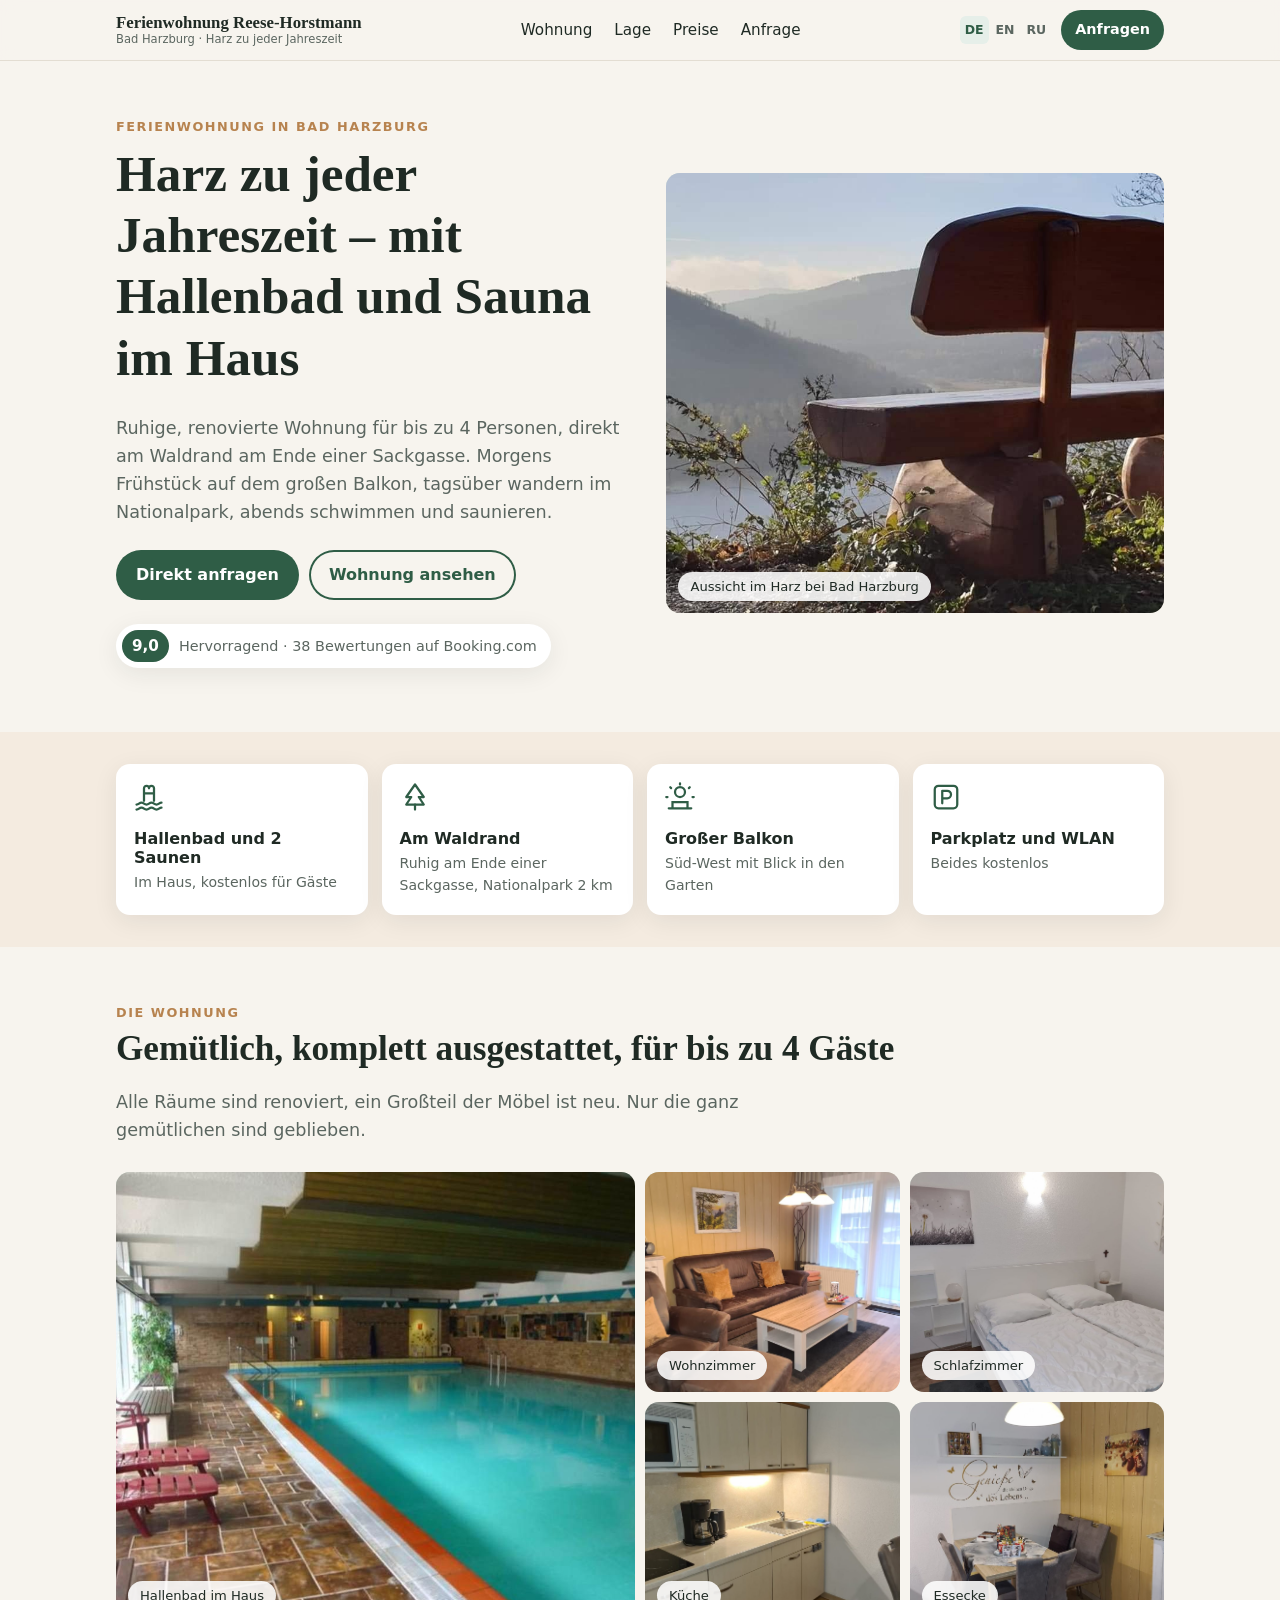
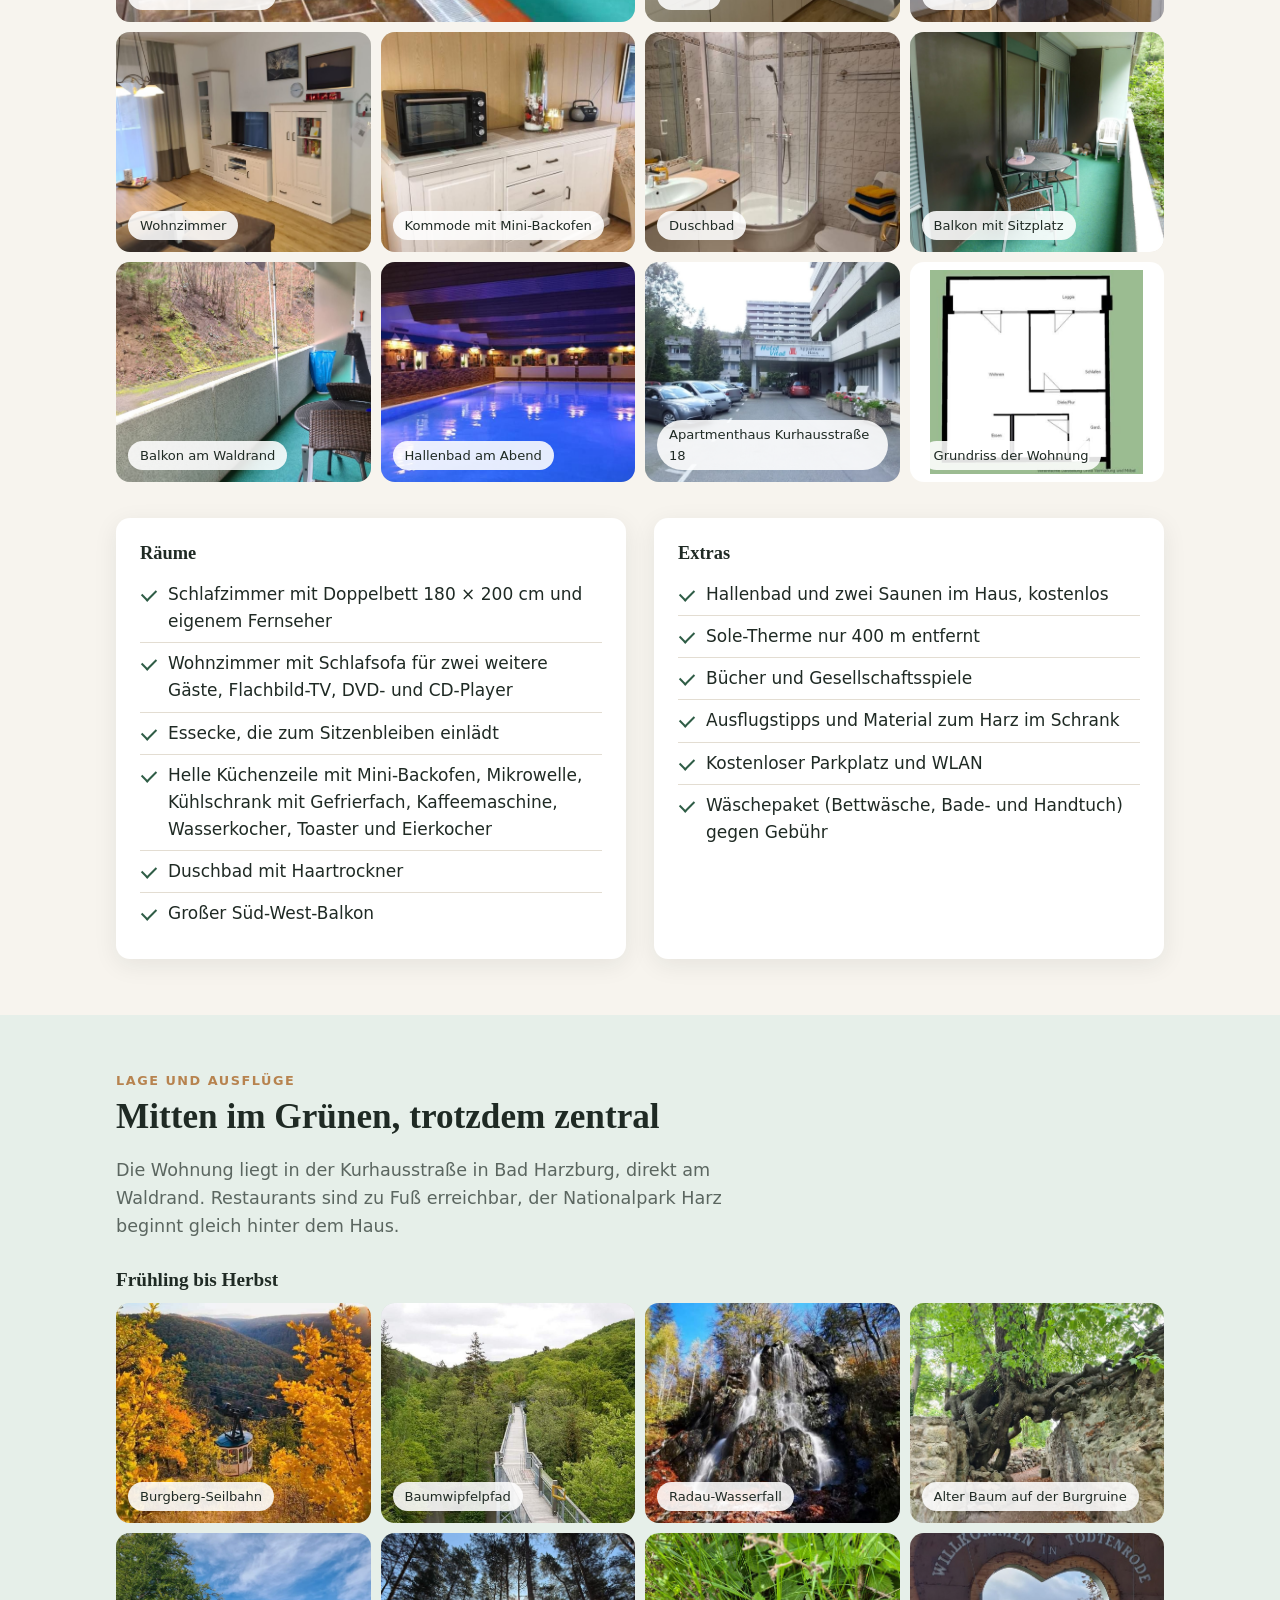
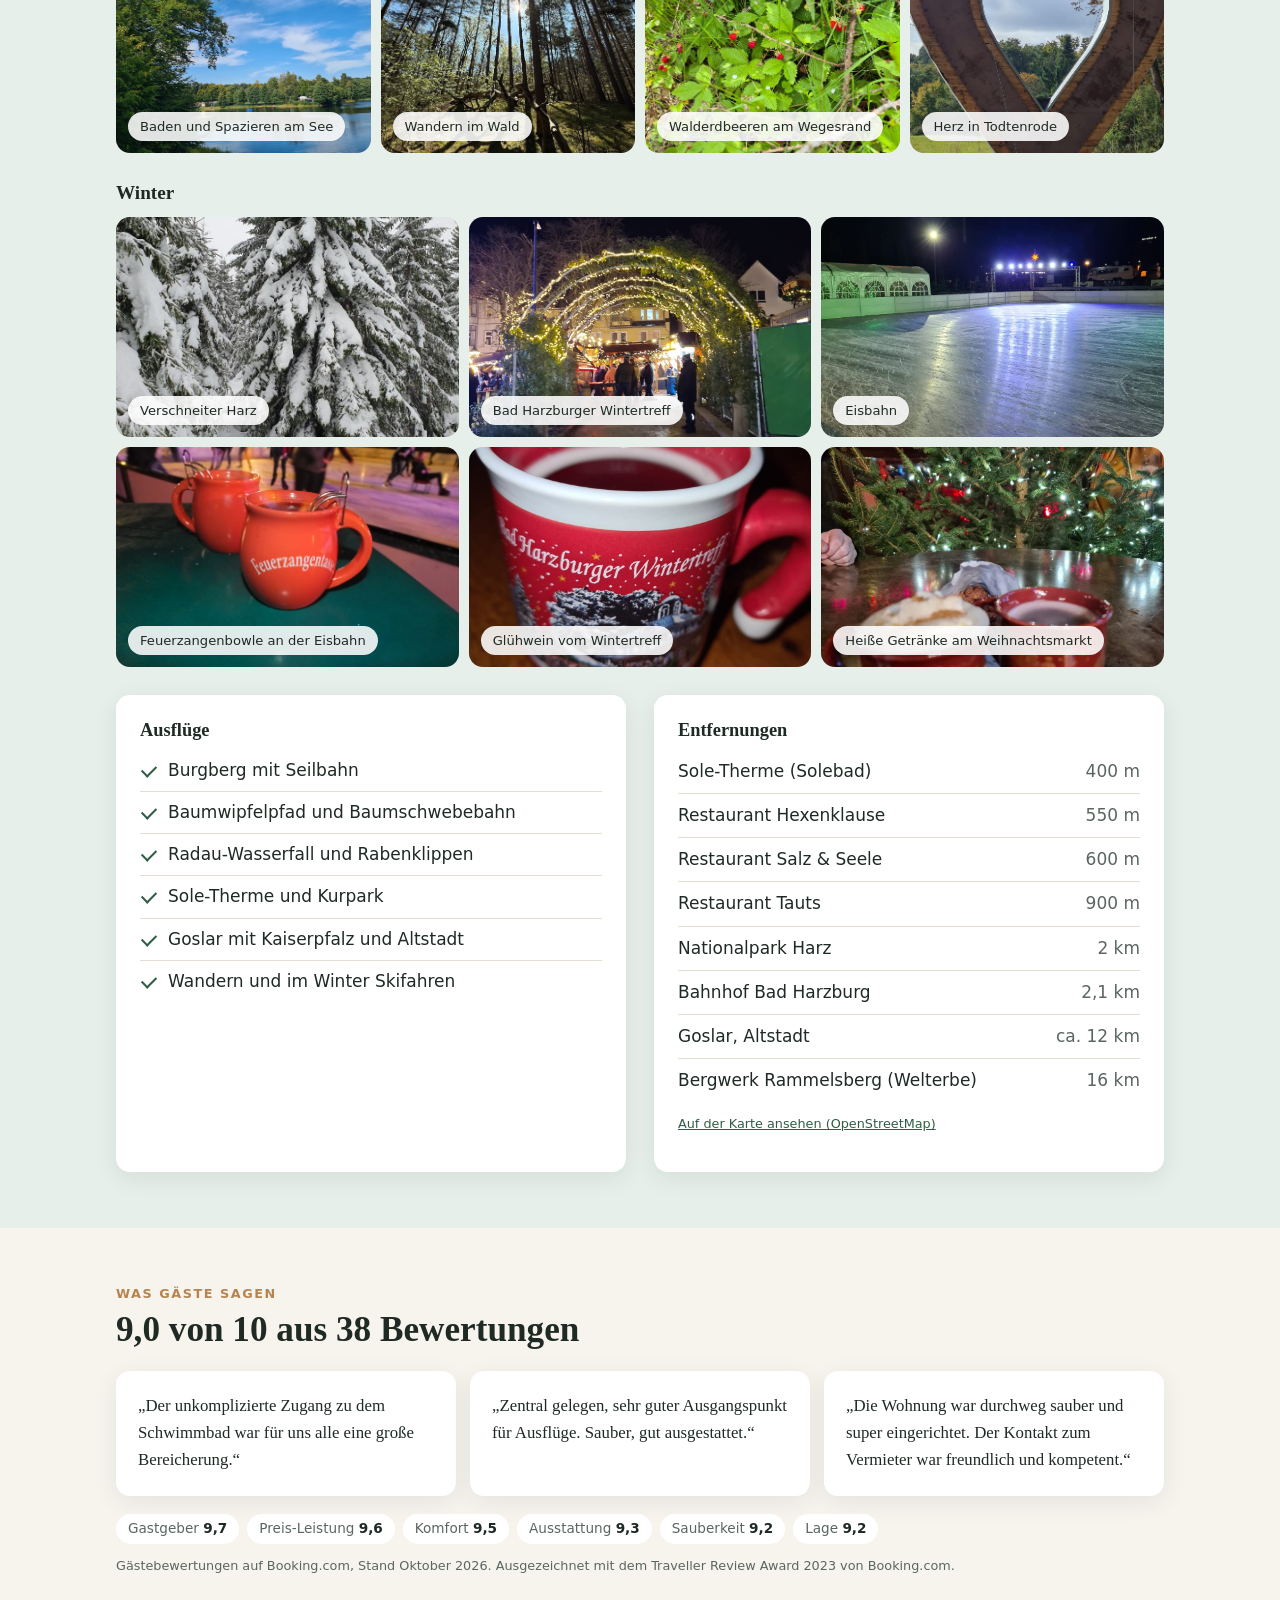
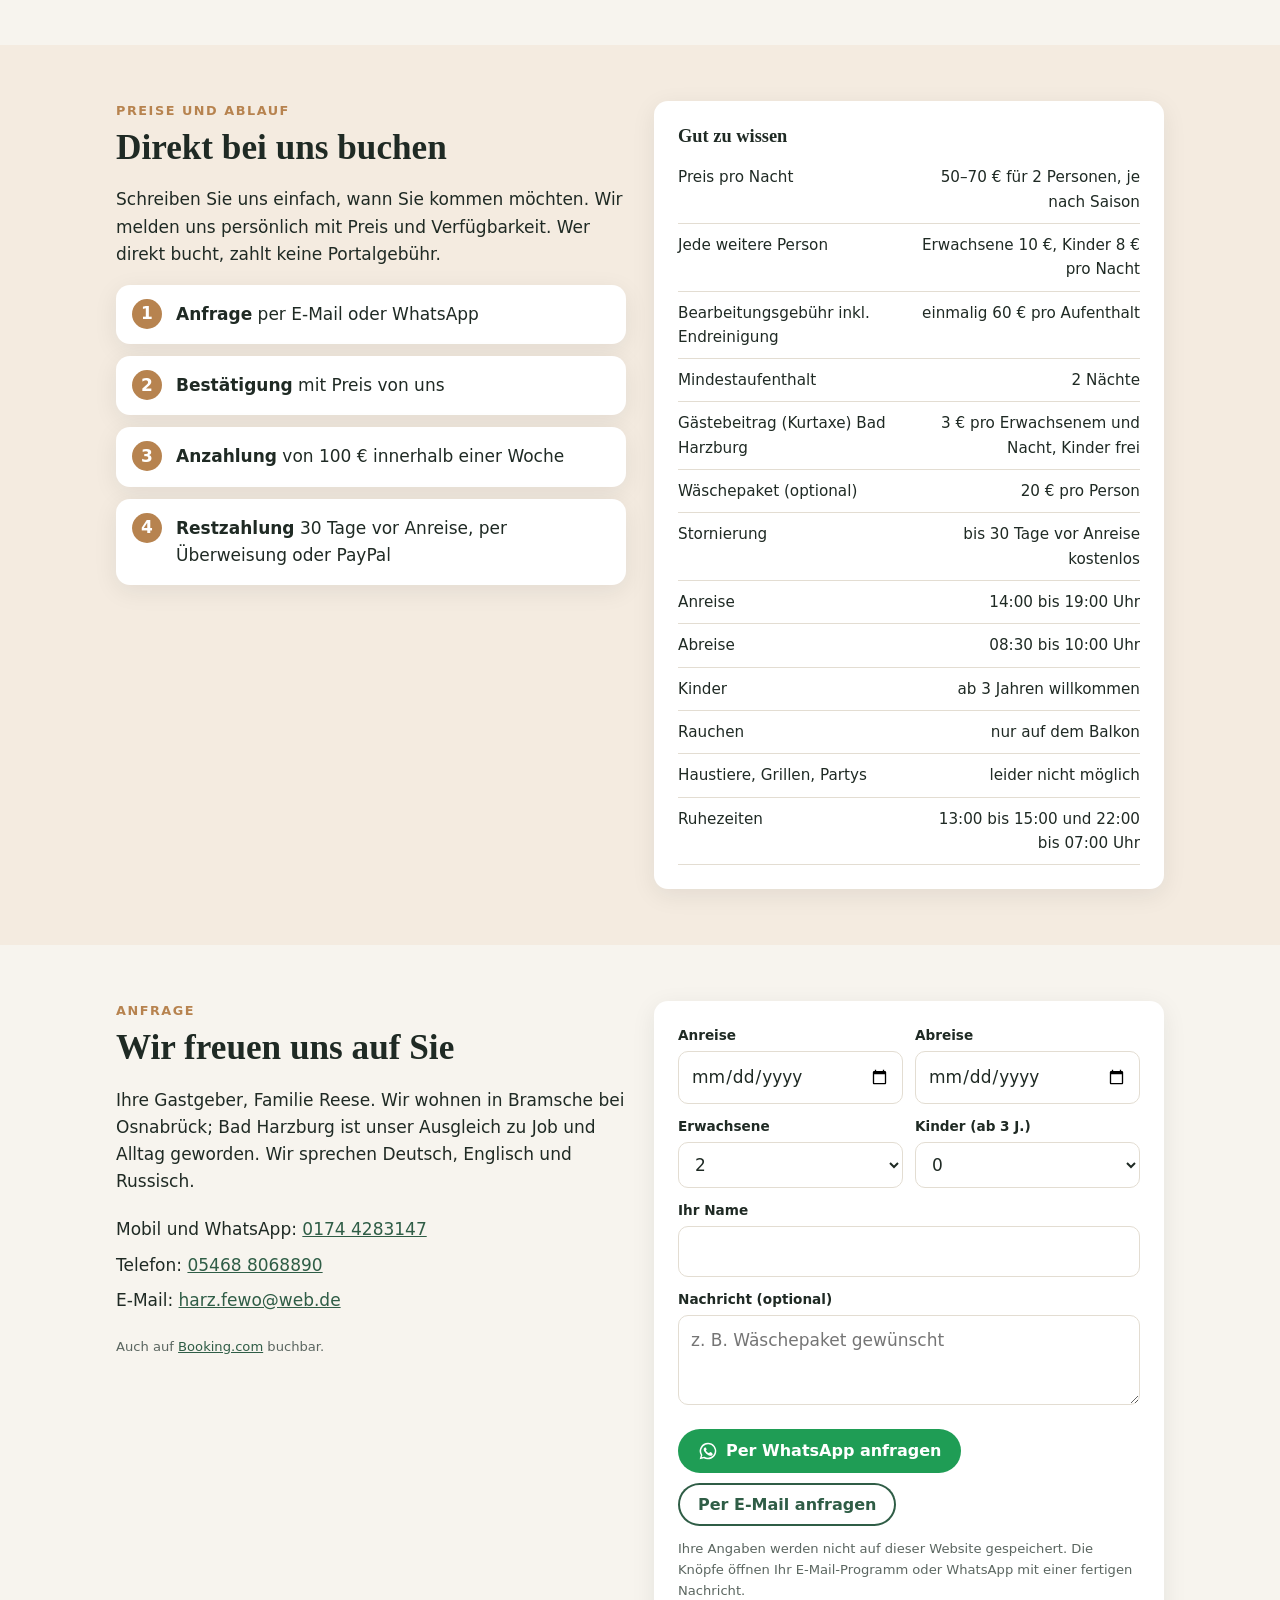
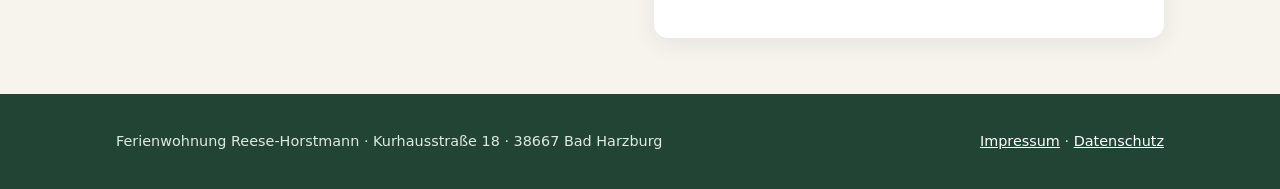
==== index.html @ 09322084 "Ausflugsfotos nach Jahreszeit, Hausansicht mit unkenntlichen Kennzeichen, neuer Balkon Co-Authored-B" ====
<!doctype html>
<html lang="de">
<head>
<meta charset="utf-8">
<meta name="viewport" content="width=device-width, initial-scale=1">
<title>Ferienwohnung Reese-Horstmann · Bad Harzburg mit Hallenbad und Sauna</title>
<meta name="description" content="Gemütliche Ferienwohnung für bis zu 4 Personen in Bad Harzburg: am Waldrand, mit Hallenbad und zwei Saunen im Haus, großem Balkon und kostenlosem Parkplatz. Direkt bei den Gastgebern anfragen.">
<meta name="theme-color" content="#2f5d46">
<link rel="canonical" href="https://harz-zu-jeder-jahreszeit.de/">
<link rel="alternate" hreflang="de" href="https://harz-zu-jeder-jahreszeit.de/">
<link rel="alternate" hreflang="en" href="https://harz-zu-jeder-jahreszeit.de/en/">
<link rel="alternate" hreflang="ru" href="https://harz-zu-jeder-jahreszeit.de/ru/">
<meta property="og:type" content="website">
<meta property="og:title" content="Ferienwohnung Reese-Horstmann · Bad Harzburg mit Hallenbad und Sauna">
<meta property="og:description" content="Gemütliche Ferienwohnung für bis zu 4 Personen in Bad Harzburg: am Waldrand, mit Hallenbad und zwei Saunen im Haus, großem Balkon und kostenlosem Parkplatz. Direkt bei den Gastgebern anfragen.">
<meta property="og:url" content="https://harz-zu-jeder-jahreszeit.de/">
<meta property="og:image" content="https://harz-zu-jeder-jahreszeit.de/fotos/hallenbad.jpg">
<meta property="og:locale" content="de_DE">
<script type="application/ld+json">{"@context": "https://schema.org", "@type": "VacationRental", "name": "Ferienwohnung Reese-Horstmann", "description": "Gemütliche Ferienwohnung für bis zu 4 Personen in Bad Harzburg: am Waldrand, mit Hallenbad und zwei Saunen im Haus, großem Balkon und kostenlosem Parkplatz. Direkt bei den Gastgebern anfragen.", "url": "https://harz-zu-jeder-jahreszeit.de/", "image": ["https://harz-zu-jeder-jahreszeit.de/fotos/hallenbad.jpg", "https://harz-zu-jeder-jahreszeit.de/fotos/wohnzimmer.jpg", "https://harz-zu-jeder-jahreszeit.de/fotos/schlafzimmer.jpg", "https://harz-zu-jeder-jahreszeit.de/fotos/bank-aussicht.jpg"], "telephone": "+49 174 4283147", "email": "harz.fewo@web.de", "address": {"@type": "PostalAddress", "streetAddress": "Kurhausstraße 18", "postalCode": "38667", "addressLocality": "Bad Harzburg", "addressCountry": "DE"}, "containsPlace": {"@type": "Accommodation", "occupancy": {"@type": "QuantitativeValue", "maxValue": 4}, "numberOfBedrooms": 1}, "amenityFeature": [{"@type": "LocationFeatureSpecification", "name": "Indoor pool", "value": true}, {"@type": "LocationFeatureSpecification", "name": "Sauna", "value": true}, {"@type": "LocationFeatureSpecification", "name": "Free parking", "value": true}, {"@type": "LocationFeatureSpecification", "name": "Free Wi-Fi", "value": true}, {"@type": "LocationFeatureSpecification", "name": "Balcony", "value": true}], "checkinTime": "14:00", "checkoutTime": "10:00", "petsAllowed": false}</script>
<link rel="stylesheet" href="style.css">
<link rel="icon" href="data:image/svg+xml,%3Csvg xmlns='http://www.w3.org/2000/svg' viewBox='0 0 64 64'%3E%3Crect width='64' height='64' rx='14' fill='%232f5d46'/%3E%3Cpath d='M12 46 26 24l8 12 6-8 12 18z' fill='%23f7f4ee'/%3E%3C/svg%3E">
</head>
<body class="has-mbar">
<!-- Erzeugt mit build.py – Änderungen bitte dort machen. -->

<header class="top">
  <div class="wrap">
    <a class="brand" href="#start">Ferienwohnung Reese-Horstmann<small>Bad Harzburg · Harz zu jeder Jahreszeit</small></a>
    <nav class="nav">
      <a href="#wohnung">Wohnung</a>
      <a href="#lage">Lage</a>
      <a href="#preise">Preise</a>
      <a href="#anfrage">Anfrage</a>
    </nav>
    <div class="head-right">
      <nav class="langs" aria-label="Sprache / Language / Язык"><a href="" hreflang="de" lang="de" aria-current="true">DE</a> <a href="en/" hreflang="en" lang="en">EN</a> <a href="ru/" hreflang="ru" lang="ru">RU</a></nav>
      <a class="btn btn-primary btn-sm" href="#anfrage">Anfragen</a>
    </div>
  </div>
</header>

<main id="start">

<section class="hero">
  <div class="wrap hero-grid">
    <div>
      <div class="eyebrow">Ferienwohnung in Bad Harzburg</div>
      <h1>Harz zu jeder Jahreszeit – mit Hallenbad und Sauna im Haus</h1>
      <p class="lead">Ruhige, renovierte Wohnung für bis zu 4 Personen, direkt am Waldrand am Ende einer Sackgasse. Morgens Frühstück auf dem großen Balkon, tagsüber wandern im Nationalpark, abends schwimmen und saunieren.</p>
      <div class="actions">
        <a class="btn btn-primary" href="#anfrage">Direkt anfragen</a>
        <a class="btn btn-ghost" href="#wohnung">Wohnung ansehen</a>
      </div>
      <div class="rating"><b>9,0</b> Hervorragend · 38 Bewertungen auf Booking.com</div>
    </div>
    <figure class="ph tall"><img src="fotos/bank-aussicht.jpg" alt="Aussicht im Harz bei Bad Harzburg" width="960" height="720"><figcaption>Aussicht im Harz bei Bad Harzburg</figcaption></figure>
  </div>
</section>

<section class="wood" style="padding:32px 0">
  <div class="wrap hl">
    <div>
      <svg viewBox="0 0 24 24" fill="none" stroke="currentColor" stroke-width="1.8" stroke-linecap="round"><path d="M2 18c2 0 2-1.5 4-1.5S8 18 10 18s2-1.5 4-1.5 2 1.5 4 1.5 2-1.5 4-1.5M2 22c2 0 2-1.5 4-1.5S8 22 10 22s2-1.5 4-1.5 2 1.5 4 1.5 2-1.5 4-1.5M8 15V5a2 2 0 0 1 4 0M16 15V5a2 2 0 0 0-4 0M8 9h8"/></svg>
      <h3>Hallenbad und 2 Saunen</h3><p>Im Haus, kostenlos für Gäste</p>
    </div>
    <div>
      <svg viewBox="0 0 24 24" fill="none" stroke="currentColor" stroke-width="1.8" stroke-linecap="round" stroke-linejoin="round"><path d="M12 2 5 12h4l-4 6h14l-4-6h4z"/><path d="M12 18v4"/></svg>
      <h3>Am Waldrand</h3><p>Ruhig am Ende einer Sackgasse, Nationalpark 2 km</p>
    </div>
    <div>
      <svg viewBox="0 0 24 24" fill="none" stroke="currentColor" stroke-width="1.8" stroke-linecap="round"><circle cx="12" cy="8" r="4"/><path d="M12 1v1M4.2 4.2l.7.7M1 12h1M22 12h1M19.1 4.9l.7-.7M3 21h18M6 21v-5h12v5"/></svg>
      <h3>Großer Balkon</h3><p>Süd-West mit Blick in den Garten</p>
    </div>
    <div>
      <svg viewBox="0 0 24 24" fill="none" stroke="currentColor" stroke-width="1.8" stroke-linecap="round" stroke-linejoin="round"><rect x="3" y="3" width="18" height="18" rx="3"/><path d="M9 17V7h4a3 3 0 0 1 0 6H9"/></svg>
      <h3>Parkplatz und WLAN</h3><p>Beides kostenlos</p>
    </div>
  </div>
</section>

<section id="wohnung">
  <div class="wrap">
    <div class="eyebrow">Die Wohnung</div>
    <h2>Gemütlich, komplett ausgestattet, für bis zu 4 Gäste</h2>
    <p class="lead">Alle Räume sind renoviert, ein Großteil der Möbel ist neu. Nur die ganz gemütlichen sind geblieben.</p>

    <div class="gallery" style="margin:28px 0 36px">
      <figure class="ph wide"><img src="fotos/hallenbad.jpg" alt="Hallenbad im Haus" loading="lazy" width="1024" height="768"><figcaption>Hallenbad im Haus</figcaption></figure>
      <figure class="ph"><img src="fotos/wohnzimmer.jpg" alt="Wohnzimmer" loading="lazy" width="1050" height="1400"><figcaption>Wohnzimmer</figcaption></figure>
      <figure class="ph"><img src="fotos/schlafzimmer.jpg" alt="Schlafzimmer" loading="lazy" width="1400" height="1050"><figcaption>Schlafzimmer</figcaption></figure>
      <figure class="ph"><img src="fotos/kueche.jpg" alt="Küche" loading="lazy" width="1050" height="1400"><figcaption>Küche</figcaption></figure>
      <figure class="ph"><img src="fotos/essecke.jpg" alt="Essecke" loading="lazy" width="1050" height="1400"><figcaption>Essecke</figcaption></figure>
      <figure class="ph"><img src="fotos/wohnzimmer-tv.jpg" alt="Wohnzimmer" loading="lazy" width="1050" height="1400"><figcaption>Wohnzimmer</figcaption></figure>
      <figure class="ph"><img src="fotos/mini-backofen.jpg" alt="Kommode mit Mini-Backofen" loading="lazy" width="576" height="768"><figcaption>Kommode mit Mini-Backofen</figcaption></figure>
      <figure class="ph"><img src="fotos/bad.jpg" alt="Duschbad" loading="lazy" width="576" height="768"><figcaption>Duschbad</figcaption></figure>
      <figure class="ph"><img src="fotos/balkon-sitzplatz.jpg" alt="Balkon mit Sitzplatz" loading="lazy" width="1400" height="933"><figcaption>Balkon mit Sitzplatz</figcaption></figure>
      <figure class="ph"><img src="fotos/balkon.jpg" alt="Balkon am Waldrand" loading="lazy" width="1050" height="1400"><figcaption>Balkon am Waldrand</figcaption></figure>
      <figure class="ph"><img src="fotos/hallenbad-abends.jpg" alt="Hallenbad am Abend" loading="lazy" width="576" height="768"><figcaption>Hallenbad am Abend</figcaption></figure>
      <figure class="ph"><img src="fotos/haus.jpg" alt="Apartmenthaus Kurhausstraße 18" loading="lazy" width="1400" height="933"><figcaption>Apartmenthaus Kurhausstraße 18</figcaption></figure>
      <figure class="ph plan"><img src="fotos/grundriss.jpg" alt="Grundriss der Wohnung" loading="lazy" width="502" height="480"><figcaption>Grundriss der Wohnung</figcaption></figure>
    </div>

    <div class="cols">
      <div class="card">
        <h3>Räume</h3>
        <ul class="ticks">
          <li>Schlafzimmer mit Doppelbett 180 × 200 cm und eigenem Fernseher</li>
          <li>Wohnzimmer mit Schlafsofa für zwei weitere Gäste, Flachbild-TV, DVD- und CD-Player</li>
          <li>Essecke, die zum Sitzenbleiben einlädt</li>
          <li>Helle Küchenzeile mit Mini-Backofen, Mikrowelle, Kühlschrank mit Gefrierfach, Kaffeemaschine, Wasserkocher, Toaster und Eierkocher</li>
          <li>Duschbad mit Haartrockner</li>
          <li>Großer Süd-West-Balkon</li>
        </ul>
      </div>
      <div class="card">
        <h3>Extras</h3>
        <ul class="ticks">
          <li>Hallenbad und zwei Saunen im Haus, kostenlos</li>
          <li>Sole-Therme nur 400 m entfernt</li>
          <li>Bücher und Gesellschaftsspiele</li>
          <li>Ausflugstipps und Material zum Harz im Schrank</li>
          <li>Kostenloser Parkplatz und WLAN</li>
          <li>Wäschepaket (Bettwäsche, Bade- und Handtuch) gegen Gebühr</li>
        </ul>
      </div>
    </div>
  </div>
</section>

<section id="lage" class="alt">
  <div class="wrap">
    <div class="eyebrow">Lage und Ausflüge</div>
    <h2>Mitten im Grünen, trotzdem zentral</h2>
    <p class="lead">Die Wohnung liegt in der Kurhausstraße in Bad Harzburg, direkt am Waldrand. Restaurants sind zu Fuß erreichbar, der Nationalpark Harz beginnt gleich hinter dem Haus.</p>
    <h3 class="season">Frühling bis Herbst</h3>
    <div class="gallery">
      <figure class="ph"><img src="fotos/seilbahn.jpg" alt="Burgberg-Seilbahn" loading="lazy" width="828" height="621"><figcaption>Burgberg-Seilbahn</figcaption></figure>
      <figure class="ph"><img src="fotos/baumwipfelpfad.jpg" alt="Baumwipfelpfad" loading="lazy" width="1024" height="683"><figcaption>Baumwipfelpfad</figcaption></figure>
      <figure class="ph"><img src="fotos/radau-wasserfall.jpg" alt="Radau-Wasserfall" loading="lazy" width="584" height="768"><figcaption>Radau-Wasserfall</figcaption></figure>
      <figure class="ph"><img src="fotos/burgruine.jpg" alt="Alter Baum auf der Burgruine" loading="lazy" width="1050" height="1400"><figcaption>Alter Baum auf der Burgruine</figcaption></figure>
      <figure class="ph"><img src="fotos/see.jpg" alt="Baden und Spazieren am See" loading="lazy" width="1400" height="1050"><figcaption>Baden und Spazieren am See</figcaption></figure>
      <figure class="ph"><img src="fotos/wald.jpg" alt="Wandern im Wald" loading="lazy" width="1050" height="1400"><figcaption>Wandern im Wald</figcaption></figure>
      <figure class="ph"><img src="fotos/walderdbeeren.jpg" alt="Walderdbeeren am Wegesrand" loading="lazy" width="1050" height="1400"><figcaption>Walderdbeeren am Wegesrand</figcaption></figure>
      <figure class="ph"><img src="fotos/todtenrode.jpg" alt="Herz in Todtenrode" loading="lazy" width="1050" height="1400"><figcaption>Herz in Todtenrode</figcaption></figure>
    </div>
    <h3 class="season">Winter</h3>
    <div class="gallery g3">
      <figure class="ph"><img src="fotos/winter.jpg" alt="Verschneiter Harz" loading="lazy" width="768" height="768"><figcaption>Verschneiter Harz</figcaption></figure>
      <figure class="ph"><img src="fotos/lichterbogen.jpg" alt="Bad Harzburger Wintertreff" loading="lazy" width="1050" height="1400"><figcaption>Bad Harzburger Wintertreff</figcaption></figure>
      <figure class="ph"><img src="fotos/eisbahn.jpg" alt="Eisbahn" loading="lazy" width="1050" height="1400"><figcaption>Eisbahn</figcaption></figure>
      <figure class="ph"><img src="fotos/feuerzangenbowle.jpg" alt="Feuerzangenbowle an der Eisbahn" loading="lazy" width="1400" height="933"><figcaption>Feuerzangenbowle an der Eisbahn</figcaption></figure>
      <figure class="ph"><img src="fotos/wintertreff.jpg" alt="Glühwein vom Wintertreff" loading="lazy" width="1050" height="1400"><figcaption>Glühwein vom Wintertreff</figcaption></figure>
      <figure class="ph"><img src="fotos/weihnachtsmarkt-getraenke.jpg" alt="Heiße Getränke am Weihnachtsmarkt" loading="lazy" width="1050" height="1400"><figcaption>Heiße Getränke am Weihnachtsmarkt</figcaption></figure>
    </div>
    <div class="cols">
      <div class="card">
        <h3>Ausflüge</h3>
        <ul class="ticks">
          <li>Burgberg mit Seilbahn</li>
          <li>Baumwipfelpfad und Baumschwebebahn</li>
          <li>Radau-Wasserfall und Rabenklippen</li>
          <li>Sole-Therme und Kurpark</li>
          <li>Goslar mit Kaiserpfalz und Altstadt</li>
          <li>Wandern und im Winter Skifahren</li>
        </ul>
      </div>
      <div class="card">
        <h3>Entfernungen</h3>
        <ul class="dist">
          <li><span>Sole-Therme (Solebad)</span><span>400 m</span></li>
          <li><span>Restaurant Hexenklause</span><span>550 m</span></li>
          <li><span>Restaurant Salz &amp; Seele</span><span>600 m</span></li>
          <li><span>Restaurant Tauts</span><span>900 m</span></li>
          <li><span>Nationalpark Harz</span><span>2 km</span></li>
          <li><span>Bahnhof Bad Harzburg</span><span>2,1 km</span></li>
          <li><span>Goslar, Altstadt</span><span>ca. 12 km</span></li>
          <li><span>Bergwerk Rammelsberg (Welterbe)</span><span>16 km</span></li>
        </ul>
        <p class="src"><a href="https://www.openstreetmap.org/search?query=Kurhausstra%C3%9Fe%2018%2C%2038667%20Bad%20Harzburg" rel="noopener">Auf der Karte ansehen (OpenStreetMap)</a></p>
      </div>
    </div>
  </div>
</section>

<section id="stimmen">
  <div class="wrap">
    <div class="eyebrow">Was Gäste sagen</div>
    <h2>9,0 von 10 aus 38 Bewertungen</h2>
    <div class="quotes" style="margin-top:20px">
      <blockquote>„Der unkomplizierte Zugang zu dem Schwimmbad war für uns alle eine große Bereicherung.“</blockquote>
      <blockquote>„Zentral gelegen, sehr guter Ausgangspunkt für Ausflüge. Sauber, gut ausgestattet.“</blockquote>
      <blockquote>„Die Wohnung war durchweg sauber und super eingerichtet. Der Kontakt zum Vermieter war freundlich und kompetent.“</blockquote>
    </div>
    <div class="scores">
      <span>Gastgeber <b>9,7</b></span>
      <span>Preis-Leistung <b>9,6</b></span>
      <span>Komfort <b>9,5</b></span>
      <span>Ausstattung <b>9,3</b></span>
      <span>Sauberkeit <b>9,2</b></span>
      <span>Lage <b>9,2</b></span>
    </div>
    <p class="src">Gästebewertungen auf Booking.com, Stand Oktober 2026. Ausgezeichnet mit dem Traveller Review Award 2023 von Booking.com.</p>
  </div>
</section>

<section id="preise" class="wood">
  <div class="wrap cols">
    <div>
      <div class="eyebrow">Preise und Ablauf</div>
      <h2>Direkt bei uns buchen</h2>
      <p>Schreiben Sie uns einfach, wann Sie kommen möchten. Wir melden uns persönlich mit Preis und Verfügbarkeit. Wer direkt bucht, zahlt keine Portalgebühr.</p>
      <ol class="steps">
        <li><b>Anfrage</b> per E-Mail oder WhatsApp</li>
        <li><b>Bestätigung</b> mit Preis von uns</li>
        <li><b>Anzahlung</b> von 100 € innerhalb einer Woche</li>
        <li><b>Restzahlung</b> 30 Tage vor Anreise, per Überweisung oder PayPal</li>
      </ol>
    </div>
    <div class="card">
      <h3>Gut zu wissen</h3>
      <table class="prices">
        <tr><td>Preis pro Nacht</td><td>50–70 € für 2 Personen, je nach Saison</td></tr>
        <tr><td>Jede weitere Person</td><td>Erwachsene 10 €, Kinder 8 € pro Nacht</td></tr>
        <tr><td>Bearbeitungsgebühr inkl. Endreinigung</td><td>einmalig 60 € pro Aufenthalt</td></tr>
        <tr><td>Mindestaufenthalt</td><td>2 Nächte</td></tr>
        <tr><td>Gästebeitrag (Kurtaxe) Bad Harzburg</td><td>3 € pro Erwachsenem und Nacht, Kinder frei</td></tr>
        <tr><td>Wäschepaket (optional)</td><td>20 € pro Person</td></tr>
        <tr><td>Stornierung</td><td>bis 30 Tage vor Anreise kostenlos</td></tr>
        <tr><td>Anreise</td><td>14:00 bis 19:00 Uhr</td></tr>
        <tr><td>Abreise</td><td>08:30 bis 10:00 Uhr</td></tr>
        <tr><td>Kinder</td><td>ab 3 Jahren willkommen</td></tr>
        <tr><td>Rauchen</td><td>nur auf dem Balkon</td></tr>
        <tr><td>Haustiere, Grillen, Partys</td><td>leider nicht möglich</td></tr>
        <tr><td>Ruhezeiten</td><td>13:00 bis 15:00 und 22:00 bis 07:00 Uhr</td></tr>
      </table>
    </div>
  </div>
</section>

<section id="anfrage">
  <div class="wrap cols">
    <div>
      <div class="eyebrow">Anfrage</div>
      <h2>Wir freuen uns auf Sie</h2>
      <p>Ihre Gastgeber, Familie Reese. Wir wohnen in Bramsche bei Osnabrück; Bad Harzburg ist unser Ausgleich zu Job und Alltag geworden. Wir sprechen Deutsch, Englisch und Russisch.</p>
      <ul class="contact-lines">
        <li>Mobil und WhatsApp: <a href="tel:+491744283147">0174 4283147</a></li>
        <li>Telefon: <a href="tel:+4954688068890">05468 8068890</a></li>
        <li>E-Mail: <a href="mailto:harz.fewo@web.de">harz.fewo@web.de</a></li>
      </ul>
      <p class="hint">Auch auf <a href="https://www.booking.com/hotel/de/ferienwohnung-reese-horstmann.de.html" rel="noopener">Booking.com</a> buchbar.</p>
    </div>
    <form class="ask card" id="ask" novalidate>
      <div class="two">
        <div><label for="von">Anreise</label><input type="date" id="von" required></div>
        <div><label for="bis">Abreise</label><input type="date" id="bis" required></div>
      </div>
      <div class="two">
        <div><label for="erw">Erwachsene</label><select id="erw"><option>1</option><option selected>2</option><option>3</option><option>4</option></select></div>
        <div><label for="kind">Kinder (ab 3 J.)</label><select id="kind"><option selected>0</option><option>1</option><option>2</option><option>3</option></select></div>
      </div>
      <div><label for="name">Ihr Name</label><input id="name" autocomplete="name"></div>
      <div><label for="msg">Nachricht (optional)</label><textarea id="msg" placeholder="z. B. Wäschepaket gewünscht"></textarea></div>
      <div class="actions">
        <button class="btn btn-wa" type="button" data-send="wa">
          <svg viewBox="0 0 24 24" fill="currentColor"><path d="M12 2a10 10 0 0 0-8.6 15.1L2 22l5-1.3A10 10 0 1 0 12 2zm0 18.2a8.2 8.2 0 0 1-4.2-1.2l-.3-.2-3 .8.8-2.9-.2-.3A8.2 8.2 0 1 1 12 20.2zm4.5-6.1c-.2-.1-1.5-.7-1.7-.8s-.4-.1-.6.1-.6.8-.8 1-.3.2-.5.1a6.7 6.7 0 0 1-3.3-2.9c-.2-.4.2-.4.7-1.3.1-.2 0-.3 0-.4l-.8-1.8c-.2-.5-.4-.4-.6-.4h-.5a1 1 0 0 0-.7.3 3 3 0 0 0-.9 2.2 5.2 5.2 0 0 0 1.1 2.8 11.9 11.9 0 0 0 4.6 4c1.7.7 2.4.8 3.2.7.5-.1 1.5-.6 1.8-1.2s.2-1.1.1-1.2l-.5-.3z"/></svg>
          Per WhatsApp anfragen
        </button>
        <button class="btn btn-ghost" type="button" data-send="mail">Per E-Mail anfragen</button>
      </div>
      <p class="hint">Ihre Angaben werden nicht auf dieser Website gespeichert. Die Knöpfe öffnen Ihr E-Mail-Programm oder WhatsApp mit einer fertigen Nachricht.</p>
    </form>
  </div>
</section>

</main>

<footer>
  <div class="wrap">
    <div>Ferienwohnung Reese-Horstmann · Kurhausstraße 18 · 38667 Bad Harzburg</div>
    <div><a href="impressum.html">Impressum</a> · <a href="datenschutz.html">Datenschutz</a></div>
  </div>
</footer>

<div class="mbar">
  <a class="btn btn-wa" href="https://wa.me/491744283147" rel="noopener">WhatsApp</a>
  <a class="btn btn-primary" href="#anfrage">Anfragen</a>
</div>

<div class="lb" id="lb" role="dialog" aria-modal="true" aria-label="Fotoansicht">
  <div class="lb-scroll"><img alt=""></div>
  <button class="x" type="button" aria-label="Schließen">×</button>
  <button class="prev" type="button" aria-label="Vorheriges Foto">‹</button>
  <button class="next" type="button" aria-label="Nächstes Foto">›</button>
  <div class="cap"></div>
</div>

<script>window.FEWO = {"hello": "Hallo Familie Reese,", "interest": "wir interessieren uns für Ihre Ferienwohnung in Bad Harzburg.", "period": "Zeitraum", "guests": "Gäste", "adults": "Erwachsene", "children": "Kinder", "regards": "Viele Grüße", "subject": "Anfrage Ferienwohnung Bad Harzburg"};</script>
<script src="site.js"></script>
</body>
</html>
---- style.css ----
:root{
  --bg:#f7f4ee; --surface:#ffffff; --ink:#1f2a24; --muted:#5b6660; --line:#e3ddd2;
  --green:#2f5d46; --green-dark:#224434; --green-soft:#e6efe9; --wood:#b7834f; --wood-soft:#f4ebe0;
  --wa:#1f9d55; --radius:14px; --shadow:0 6px 24px rgba(31,42,36,.08);
  --serif:Georgia,"Iowan Old Style","Times New Roman",serif;
  --sans:system-ui,-apple-system,"Segoe UI",Roboto,"Helvetica Neue",Arial,sans-serif;
}
*{box-sizing:border-box}
html{scroll-behavior:smooth}
body{margin:0;background:var(--bg);color:var(--ink);font:17px/1.6 var(--sans);-webkit-font-smoothing:antialiased}
img{max-width:100%;display:block}
a{color:var(--green)}
h1,h2,h3{font-family:var(--serif);font-weight:600;line-height:1.2;margin:0 0 .5em}
h2{font-size:clamp(1.6rem,4vw,2.2rem)}
h3{font-size:1.15rem}
p{margin:0 0 1em}
.wrap{max-width:1080px;margin:0 auto;padding:0 16px}
section{padding:56px 0}
.eyebrow{font-size:.8rem;letter-spacing:.12em;text-transform:uppercase;color:var(--wood);font-weight:600;margin-bottom:.4em}
.lead{font-size:1.1rem;color:var(--muted);max-width:640px}

/* Entwurfs-Hinweis und Platzhalter */
.draft{background:#fff4d6;color:#5c4400;text-align:center;font-size:.85rem;padding:6px 16px}
.todo{background:#fff4d6;color:#5c4400;border-radius:4px;padding:0 4px}

/* Kopf */
.top{position:sticky;top:0;z-index:20;background:rgba(247,244,238,.92);backdrop-filter:blur(8px);border-bottom:1px solid var(--line)}
.top .wrap{display:flex;align-items:center;justify-content:space-between;height:60px;gap:12px}
.brand{font-family:var(--serif);font-weight:600;color:var(--ink);text-decoration:none;font-size:1.05rem;line-height:1.1}
.brand small{display:block;font-family:var(--sans);font-weight:400;font-size:.72rem;color:var(--muted)}
.nav{display:none;gap:22px}
.nav a{color:var(--ink);text-decoration:none;font-size:.95rem}
.nav a:hover{color:var(--green)}
@media(min-width:860px){.nav{display:flex}}

/* Knöpfe */
.btn{display:inline-flex;align-items:center;justify-content:center;gap:8px;padding:12px 20px;border-radius:999px;font-weight:600;text-decoration:none;border:0;cursor:pointer;font-size:1rem;font-family:var(--sans)}
.btn-primary{background:var(--green);color:#fff}
.btn-primary:hover{background:var(--green-dark)}
.btn-ghost{background:transparent;color:var(--green);box-shadow:inset 0 0 0 2px var(--green)}
.btn-wa{background:var(--wa);color:#fff}
.btn-sm{padding:8px 14px;font-size:.9rem}
.btn svg{width:20px;height:20px;flex:none}

/* Start */
.hero{padding:28px 0 48px}
.hero-grid{display:grid;gap:28px}
@media(min-width:860px){.hero-grid{grid-template-columns:1.05fr 1fr;align-items:center}.hero{padding:56px 0 64px}}
.hero h1{font-size:clamp(2rem,6vw,3.2rem)}
.hero .actions{display:flex;flex-wrap:wrap;gap:10px;margin:24px 0}
.rating{display:inline-flex;align-items:center;gap:10px;background:var(--surface);border-radius:999px;padding:6px 14px 6px 6px;box-shadow:var(--shadow);font-size:.9rem;color:var(--muted)}
.rating b{background:var(--green);color:#fff;border-radius:999px;padding:4px 10px;font-size:.95rem}

/* Foto-Platzhalter */
.ph{position:relative;border-radius:var(--radius);overflow:hidden;background:linear-gradient(135deg,#cfe0d5,#e9dfcf);display:flex;align-items:flex-end;min-height:180px;margin:0}
.ph img{position:absolute;inset:0;width:100%;height:100%;object-fit:cover}
.ph figcaption{position:relative;margin:12px;background:rgba(255,255,255,.88);border-radius:999px;padding:4px 12px;font-size:.82rem;color:var(--ink)}
.ph.tall{min-height:420px}
@media(min-width:860px){.ph.tall{min-height:440px}}

/* Höhepunkte */
.hl{display:grid;gap:14px;grid-template-columns:1fr 1fr}
@media(min-width:860px){.hl{grid-template-columns:repeat(4,1fr)}}
.hl div{background:var(--surface);border-radius:var(--radius);padding:18px;box-shadow:var(--shadow)}
.hl svg{width:30px;height:30px;color:var(--green);margin-bottom:8px}
.hl h3{font-size:1rem;margin-bottom:.25em;font-family:var(--sans)}
.hl p{font-size:.88rem;color:var(--muted);margin:0}

/* Galerie */
.gallery{display:grid;gap:10px;grid-template-columns:1fr 1fr}
.gallery .ph{min-height:220px}
.gallery .wide{grid-column:span 2}
@media(min-width:860px){.gallery{grid-template-columns:repeat(4,1fr)}.gallery .wide{grid-column:span 2;grid-row:span 2}}

/* Listen */
.cols{display:grid;gap:28px}
@media(min-width:860px){.cols{grid-template-columns:1fr 1fr}}
.card{background:var(--surface);border-radius:var(--radius);padding:24px;box-shadow:var(--shadow)}
.ticks{list-style:none;padding:0;margin:0}
.ticks li{padding:7px 0 7px 28px;position:relative;border-bottom:1px solid var(--line)}
.ticks li:last-child{border-bottom:0}
.ticks li::before{content:"";position:absolute;left:2px;top:15px;width:12px;height:7px;border-left:2px solid var(--green);border-bottom:2px solid var(--green);transform:rotate(-45deg)}
.dist{list-style:none;padding:0;margin:0}
.dist li{display:flex;justify-content:space-between;gap:12px;padding:8px 0;border-bottom:1px solid var(--line)}
.dist li:last-child{border-bottom:0}
.dist span:last-child{color:var(--muted);white-space:nowrap}

.alt{background:var(--green-soft)}
.wood{background:var(--wood-soft)}

/* Stimmen */
.quotes{display:grid;gap:14px}
@media(min-width:860px){.quotes{grid-template-columns:repeat(3,1fr)}}
.quotes blockquote{margin:0;background:var(--surface);border-radius:var(--radius);padding:22px;box-shadow:var(--shadow);font-family:var(--serif);font-size:1.05rem}
.scores{display:flex;flex-wrap:wrap;gap:8px;margin-top:18px}
.scores span{background:var(--surface);border-radius:999px;padding:4px 12px;font-size:.85rem;color:var(--muted)}
.scores b{color:var(--ink)}
.src{font-size:.8rem;color:var(--muted);margin-top:12px}

/* Ablauf */
.steps{counter-reset:s;list-style:none;padding:0;margin:0;display:grid;gap:12px}
.steps li{counter-increment:s;background:var(--surface);border-radius:var(--radius);padding:16px 16px 16px 60px;position:relative;box-shadow:var(--shadow)}
.steps li::before{content:counter(s);position:absolute;left:16px;top:14px;width:30px;height:30px;border-radius:50%;background:var(--wood);color:#fff;display:grid;place-items:center;font-weight:700}
table.prices{width:100%;border-collapse:collapse;font-size:.95rem}
table.prices td{padding:9px 0;border-bottom:1px solid var(--line);vertical-align:top}
table.prices td:last-child{text-align:right;padding-left:12px}
.cols>*,.hero-grid>*{min-width:0}

/* Anfrage */
form.ask{display:grid;gap:12px}
@media(min-width:600px){form.ask .two{display:grid;grid-template-columns:1fr 1fr;gap:12px}}
label{display:block;font-size:.85rem;font-weight:600;margin-bottom:4px}
input,select,textarea{width:100%;padding:11px 12px;border:1px solid var(--line);border-radius:10px;font:inherit;background:#fff;color:var(--ink)}
textarea{min-height:90px;resize:vertical}
.ask .actions{display:flex;flex-wrap:wrap;gap:10px;margin-top:4px}
.hint{font-size:.82rem;color:var(--muted)}
.contact-lines{list-style:none;padding:0;margin:0 0 18px}
.contact-lines li{padding:4px 0}

/* Fuß */
footer{background:var(--green-dark);color:#dfe9e3;padding:36px 0;font-size:.9rem}
footer a{color:#fff}
footer .wrap{display:flex;flex-wrap:wrap;gap:12px 28px;justify-content:space-between}

/* Rechtstexte */
.legal{max-width:760px;padding-top:32px}
.legal h1{font-size:2rem}
.legal h2{font-size:1.3rem;margin-top:1.6em}

/* Mobile Anfrage-Leiste */
.mbar{position:fixed;left:0;right:0;bottom:0;z-index:30;display:flex;gap:8px;padding:10px 16px calc(10px + env(safe-area-inset-bottom));background:rgba(247,244,238,.96);border-top:1px solid var(--line)}
.mbar .btn{flex:1;padding:11px 12px}
body.has-mbar{padding-bottom:76px}
@media(min-width:860px){.mbar{display:none}body.has-mbar{padding-bottom:0}}

/* Fotos vergrößern */
.ph img{cursor:zoom-in}
.lb{position:fixed;inset:0;z-index:100;background:rgba(10,14,12,.94);display:none}
.lb.open{display:block}
.lb-scroll{position:absolute;inset:0;overflow:auto;display:flex;touch-action:pan-x pan-y pinch-zoom}
.lb-scroll img{margin:auto;max-width:100%;max-height:100%;object-fit:contain;cursor:zoom-in;user-select:none;-webkit-user-drag:none}
.lb.zoom .lb-scroll img{max-width:none;max-height:none;width:200%;cursor:zoom-out}
@media(min-width:860px){.lb.zoom .lb-scroll img{width:auto}}
.lb button{position:absolute;z-index:2;border:0;background:rgba(255,255,255,.14);color:#fff;width:48px;height:48px;border-radius:50%;font-size:26px;line-height:1;cursor:pointer;display:grid;place-items:center}
.lb button:hover{background:rgba(255,255,255,.28)}
.lb .x{top:12px;right:12px}
.lb .prev{left:12px;top:50%;transform:translateY(-50%)}
.lb .next{right:12px;top:50%;transform:translateY(-50%)}
.lb .cap{position:absolute;left:0;right:0;bottom:0;z-index:2;text-align:center;color:#fff;padding:12px 16px calc(14px + env(safe-area-inset-bottom));font-size:.9rem;background:linear-gradient(transparent,rgba(0,0,0,.6))}

/* Sprachumschalter */
.head-right{display:flex;align-items:center;gap:10px}
.langs{display:flex;gap:2px;font-size:.78rem;font-weight:600}
.langs a{color:var(--muted);text-decoration:none;padding:4px 5px;border-radius:6px}
.langs a[aria-current]{color:var(--green);background:var(--green-soft)}
@media(max-width:420px){.top .btn-sm{display:none}}

/* Grundriss nicht beschneiden */
.ph.plan{background:#fff}
.ph.plan img{object-fit:contain;padding:8px}

/* Jahreszeiten-Galerien */
h3.season{margin:28px 0 12px;font-size:1.2rem}
#lage .gallery{margin-bottom:8px}
#lage .gallery.g3{margin-bottom:28px}
@media(min-width:860px){.gallery.g3{grid-template-columns:repeat(3,1fr)}}
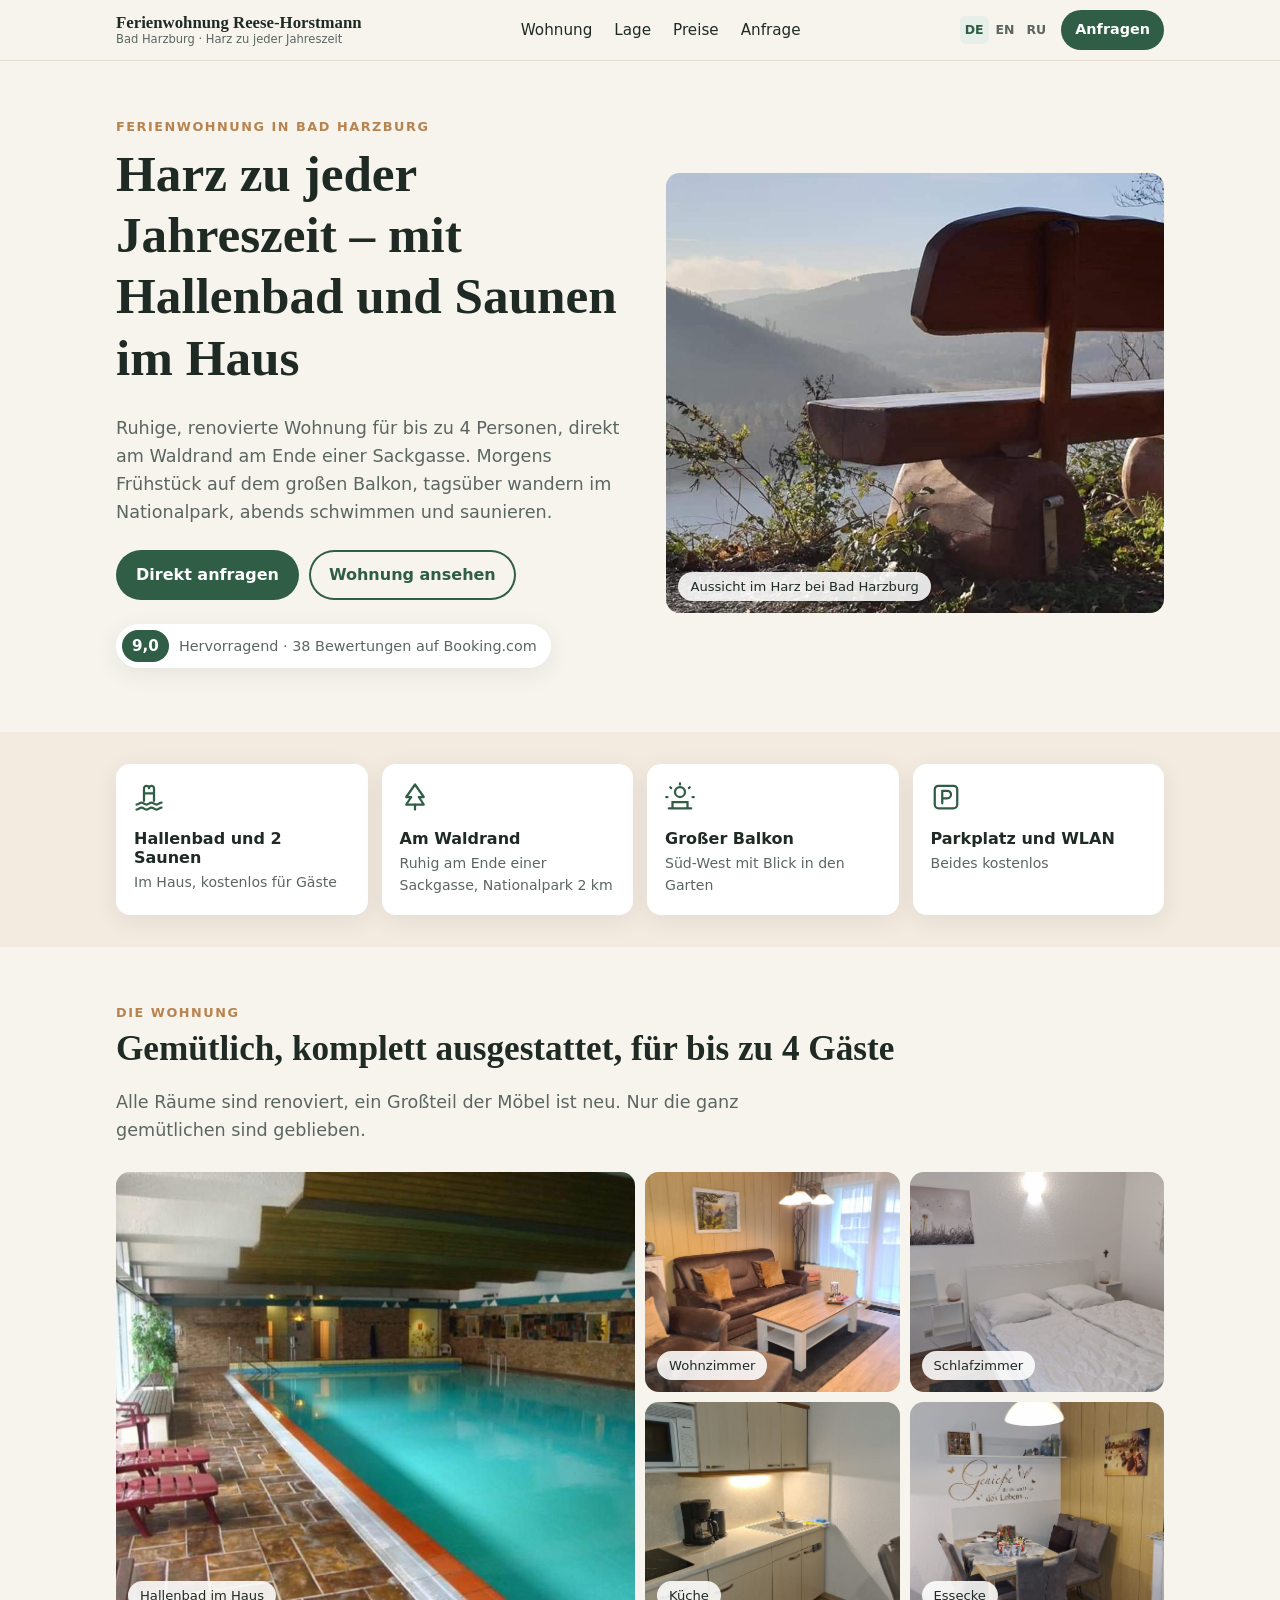
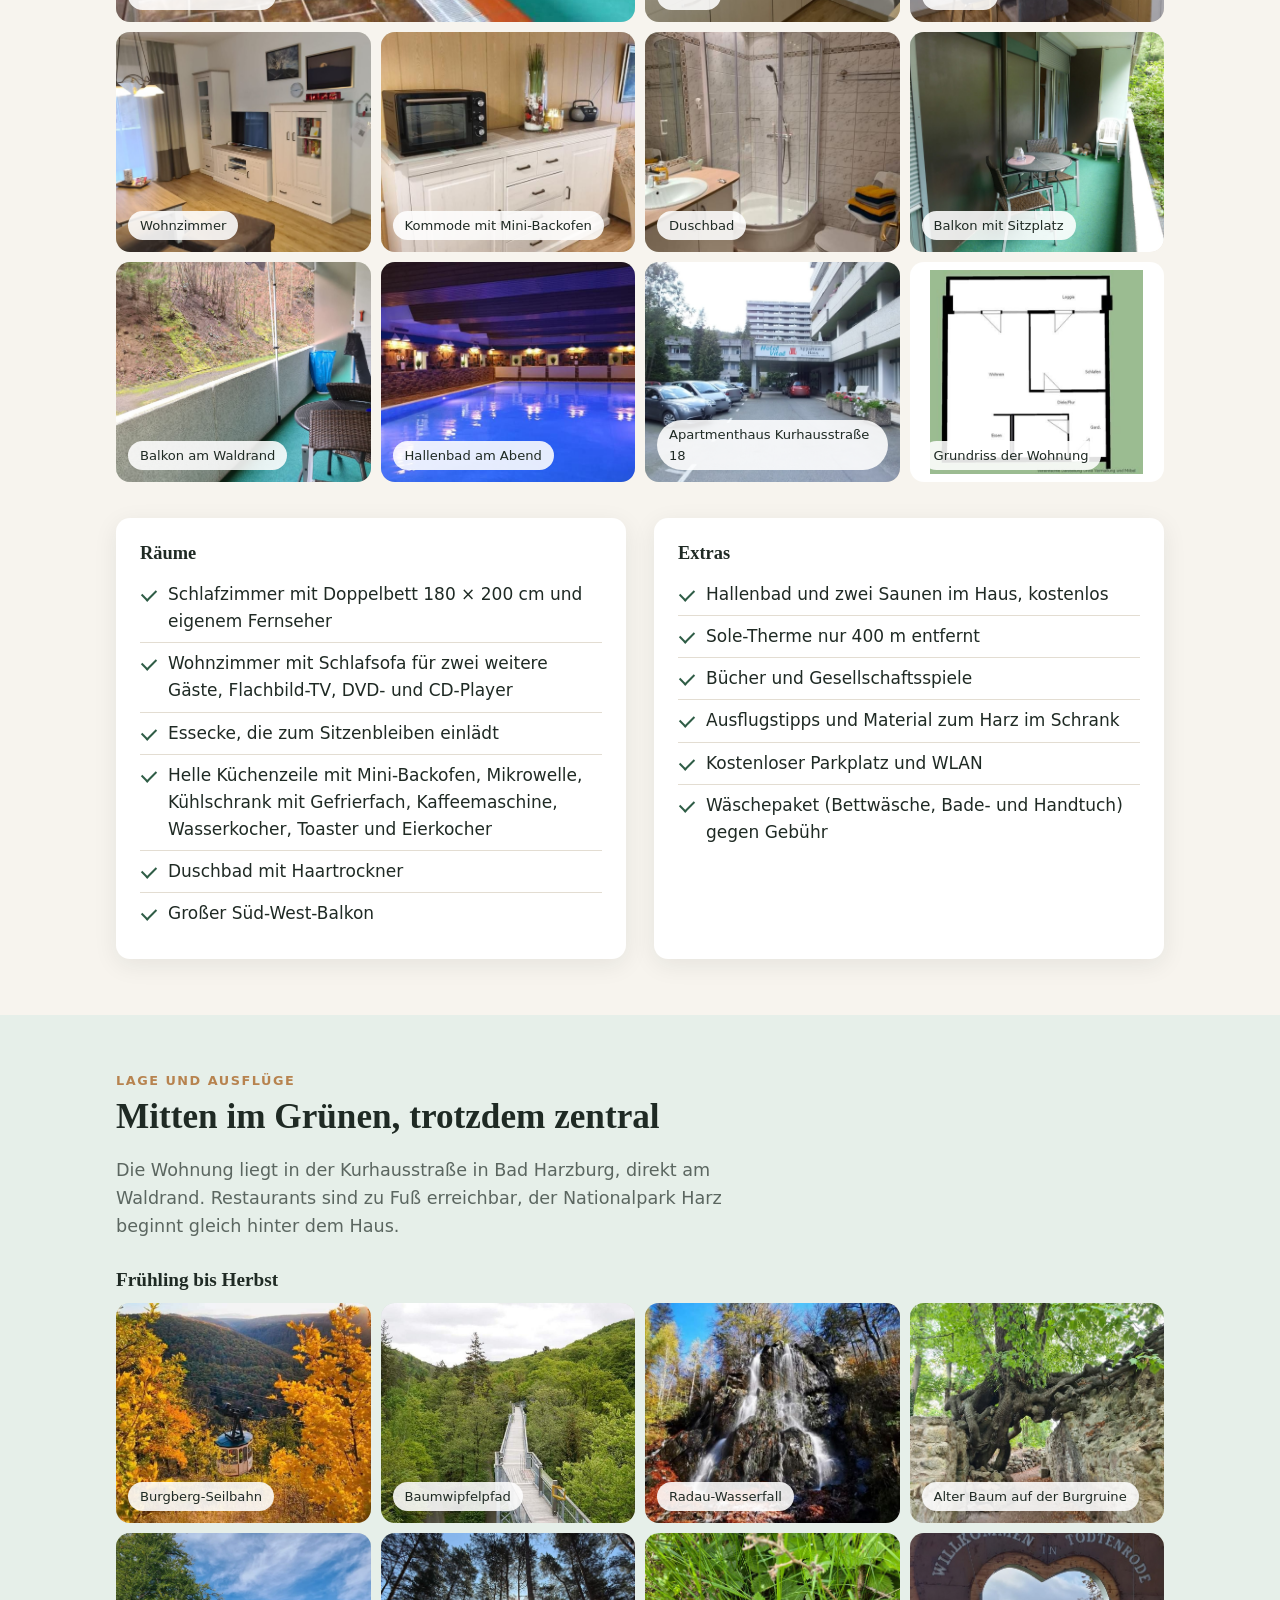
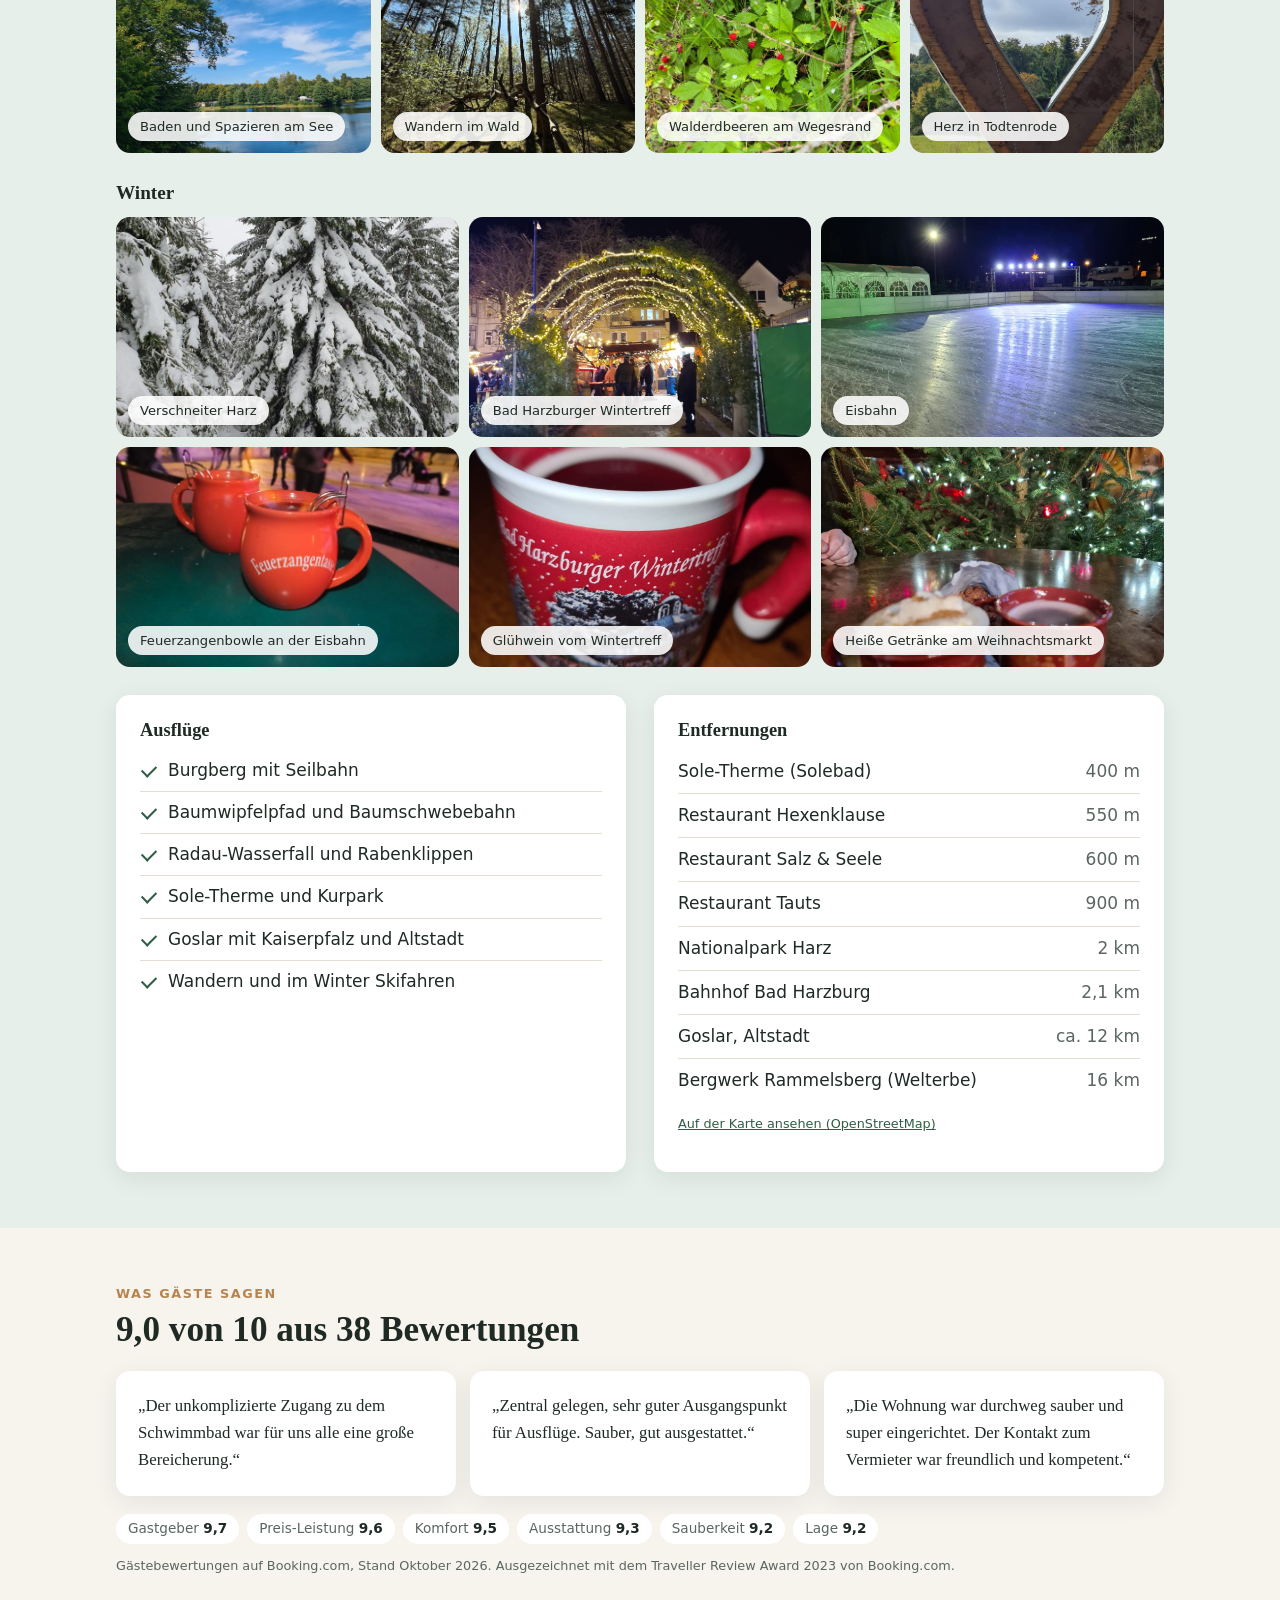
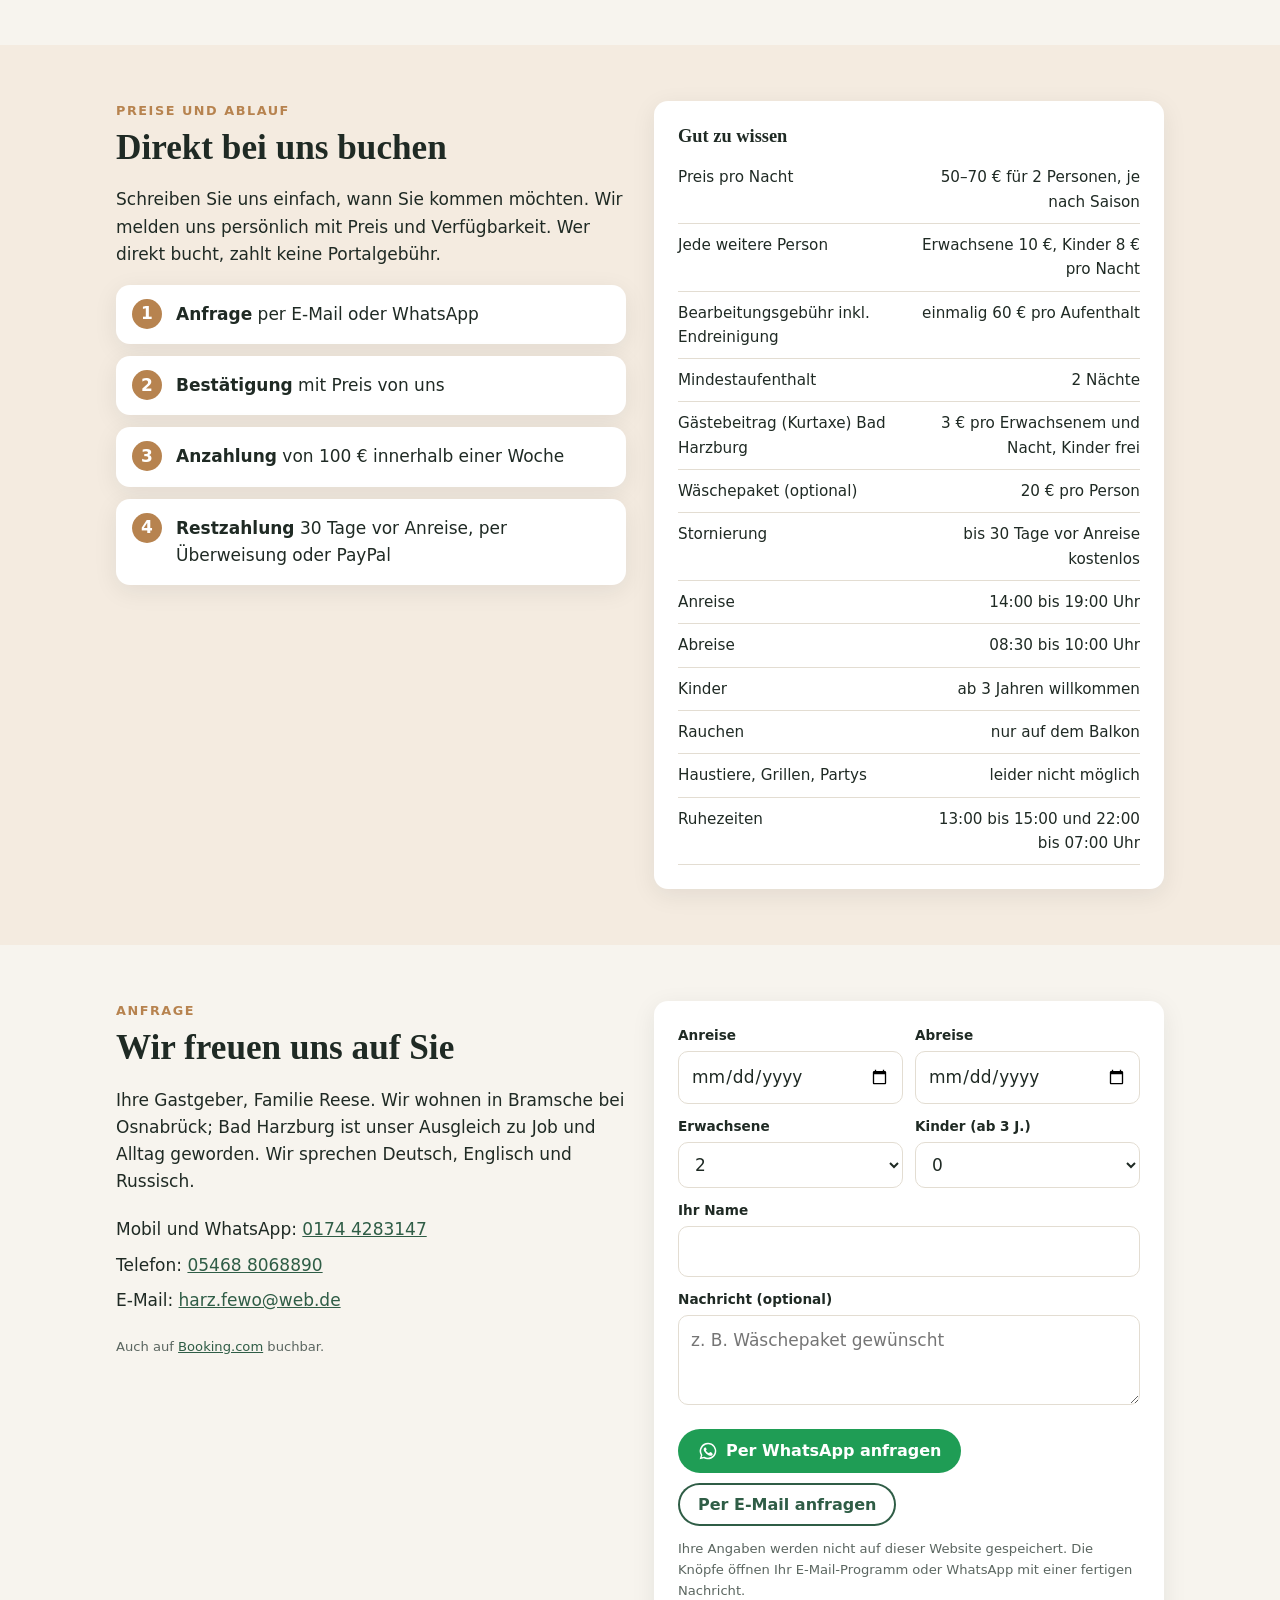
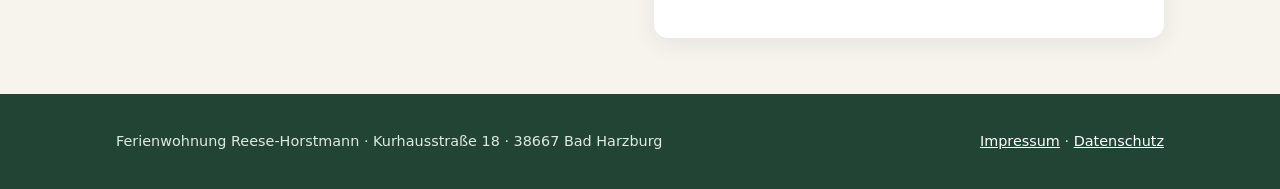
==== commit e6ec8b69: "Sauna → Saunen Co-Authored-By: Claude Opus 5.5 <noreply@anthropic.com> Claude-Session: https://claud" ====
--- a/index.html
+++ b/index.html
@@ -3,7 +3,7 @@
 <head>
 <meta charset="utf-8">
 <meta name="viewport" content="width=device-width, initial-scale=1">
-<title>Ferienwohnung Reese-Horstmann · Bad Harzburg mit Hallenbad und Sauna</title>
+<title>Ferienwohnung Reese-Horstmann · Bad Harzburg mit Hallenbad und Saunen</title>
 <meta name="description" content="Gemütliche Ferienwohnung für bis zu 4 Personen in Bad Harzburg: am Waldrand, mit Hallenbad und zwei Saunen im Haus, großem Balkon und kostenlosem Parkplatz. Direkt bei den Gastgebern anfragen.">
 <meta name="theme-color" content="#2f5d46">
 <link rel="canonical" href="https://harz-zu-jeder-jahreszeit.de/">
@@ -11,12 +11,12 @@
 <link rel="alternate" hreflang="en" href="https://harz-zu-jeder-jahreszeit.de/en/">
 <link rel="alternate" hreflang="ru" href="https://harz-zu-jeder-jahreszeit.de/ru/">
 <meta property="og:type" content="website">
-<meta property="og:title" content="Ferienwohnung Reese-Horstmann · Bad Harzburg mit Hallenbad und Sauna">
+<meta property="og:title" content="Ferienwohnung Reese-Horstmann · Bad Harzburg mit Hallenbad und Saunen">
 <meta property="og:description" content="Gemütliche Ferienwohnung für bis zu 4 Personen in Bad Harzburg: am Waldrand, mit Hallenbad und zwei Saunen im Haus, großem Balkon und kostenlosem Parkplatz. Direkt bei den Gastgebern anfragen.">
 <meta property="og:url" content="https://harz-zu-jeder-jahreszeit.de/">
 <meta property="og:image" content="https://harz-zu-jeder-jahreszeit.de/fotos/hallenbad.jpg">
 <meta property="og:locale" content="de_DE">
-<script type="application/ld+json">{"@context": "https://schema.org", "@type": "VacationRental", "name": "Ferienwohnung Reese-Horstmann", "description": "Gemütliche Ferienwohnung für bis zu 4 Personen in Bad Harzburg: am Waldrand, mit Hallenbad und zwei Saunen im Haus, großem Balkon und kostenlosem Parkplatz. Direkt bei den Gastgebern anfragen.", "url": "https://harz-zu-jeder-jahreszeit.de/", "image": ["https://harz-zu-jeder-jahreszeit.de/fotos/hallenbad.jpg", "https://harz-zu-jeder-jahreszeit.de/fotos/wohnzimmer.jpg", "https://harz-zu-jeder-jahreszeit.de/fotos/schlafzimmer.jpg", "https://harz-zu-jeder-jahreszeit.de/fotos/bank-aussicht.jpg"], "telephone": "+49 174 4283147", "email": "harz.fewo@web.de", "address": {"@type": "PostalAddress", "streetAddress": "Kurhausstraße 18", "postalCode": "38667", "addressLocality": "Bad Harzburg", "addressCountry": "DE"}, "containsPlace": {"@type": "Accommodation", "occupancy": {"@type": "QuantitativeValue", "maxValue": 4}, "numberOfBedrooms": 1}, "amenityFeature": [{"@type": "LocationFeatureSpecification", "name": "Indoor pool", "value": true}, {"@type": "LocationFeatureSpecification", "name": "Sauna", "value": true}, {"@type": "LocationFeatureSpecification", "name": "Free parking", "value": true}, {"@type": "LocationFeatureSpecification", "name": "Free Wi-Fi", "value": true}, {"@type": "LocationFeatureSpecification", "name": "Balcony", "value": true}], "checkinTime": "14:00", "checkoutTime": "10:00", "petsAllowed": false}</script>
+<script type="application/ld+json">{"@context": "https://schema.org", "@type": "VacationRental", "name": "Ferienwohnung Reese-Horstmann", "description": "Gemütliche Ferienwohnung für bis zu 4 Personen in Bad Harzburg: am Waldrand, mit Hallenbad und zwei Saunen im Haus, großem Balkon und kostenlosem Parkplatz. Direkt bei den Gastgebern anfragen.", "url": "https://harz-zu-jeder-jahreszeit.de/", "image": ["https://harz-zu-jeder-jahreszeit.de/fotos/hallenbad.jpg", "https://harz-zu-jeder-jahreszeit.de/fotos/wohnzimmer.jpg", "https://harz-zu-jeder-jahreszeit.de/fotos/schlafzimmer.jpg", "https://harz-zu-jeder-jahreszeit.de/fotos/bank-aussicht.jpg"], "telephone": "+49 174 4283147", "email": "harz.fewo@web.de", "address": {"@type": "PostalAddress", "streetAddress": "Kurhausstraße 18", "postalCode": "38667", "addressLocality": "Bad Harzburg", "addressCountry": "DE"}, "containsPlace": {"@type": "Accommodation", "occupancy": {"@type": "QuantitativeValue", "maxValue": 4}, "numberOfBedrooms": 1}, "amenityFeature": [{"@type": "LocationFeatureSpecification", "name": "Indoor pool", "value": true}, {"@type": "LocationFeatureSpecification", "name": "Saunas", "value": true}, {"@type": "LocationFeatureSpecification", "name": "Free parking", "value": true}, {"@type": "LocationFeatureSpecification", "name": "Free Wi-Fi", "value": true}, {"@type": "LocationFeatureSpecification", "name": "Balcony", "value": true}], "checkinTime": "14:00", "checkoutTime": "10:00", "petsAllowed": false}</script>
 <link rel="stylesheet" href="style.css">
 <link rel="icon" href="data:image/svg+xml,%3Csvg xmlns='http://www.w3.org/2000/svg' viewBox='0 0 64 64'%3E%3Crect width='64' height='64' rx='14' fill='%232f5d46'/%3E%3Cpath d='M12 46 26 24l8 12 6-8 12 18z' fill='%23f7f4ee'/%3E%3C/svg%3E">
 </head>
@@ -45,7 +45,7 @@
   <div class="wrap hero-grid">
     <div>
       <div class="eyebrow">Ferienwohnung in Bad Harzburg</div>
-      <h1>Harz zu jeder Jahreszeit – mit Hallenbad und Sauna im Haus</h1>
+      <h1>Harz zu jeder Jahreszeit – mit Hallenbad und Saunen im Haus</h1>
       <p class="lead">Ruhige, renovierte Wohnung für bis zu 4 Personen, direkt am Waldrand am Ende einer Sackgasse. Morgens Frühstück auf dem großen Balkon, tagsüber wandern im Nationalpark, abends schwimmen und saunieren.</p>
       <div class="actions">
         <a class="btn btn-primary" href="#anfrage">Direkt anfragen</a>
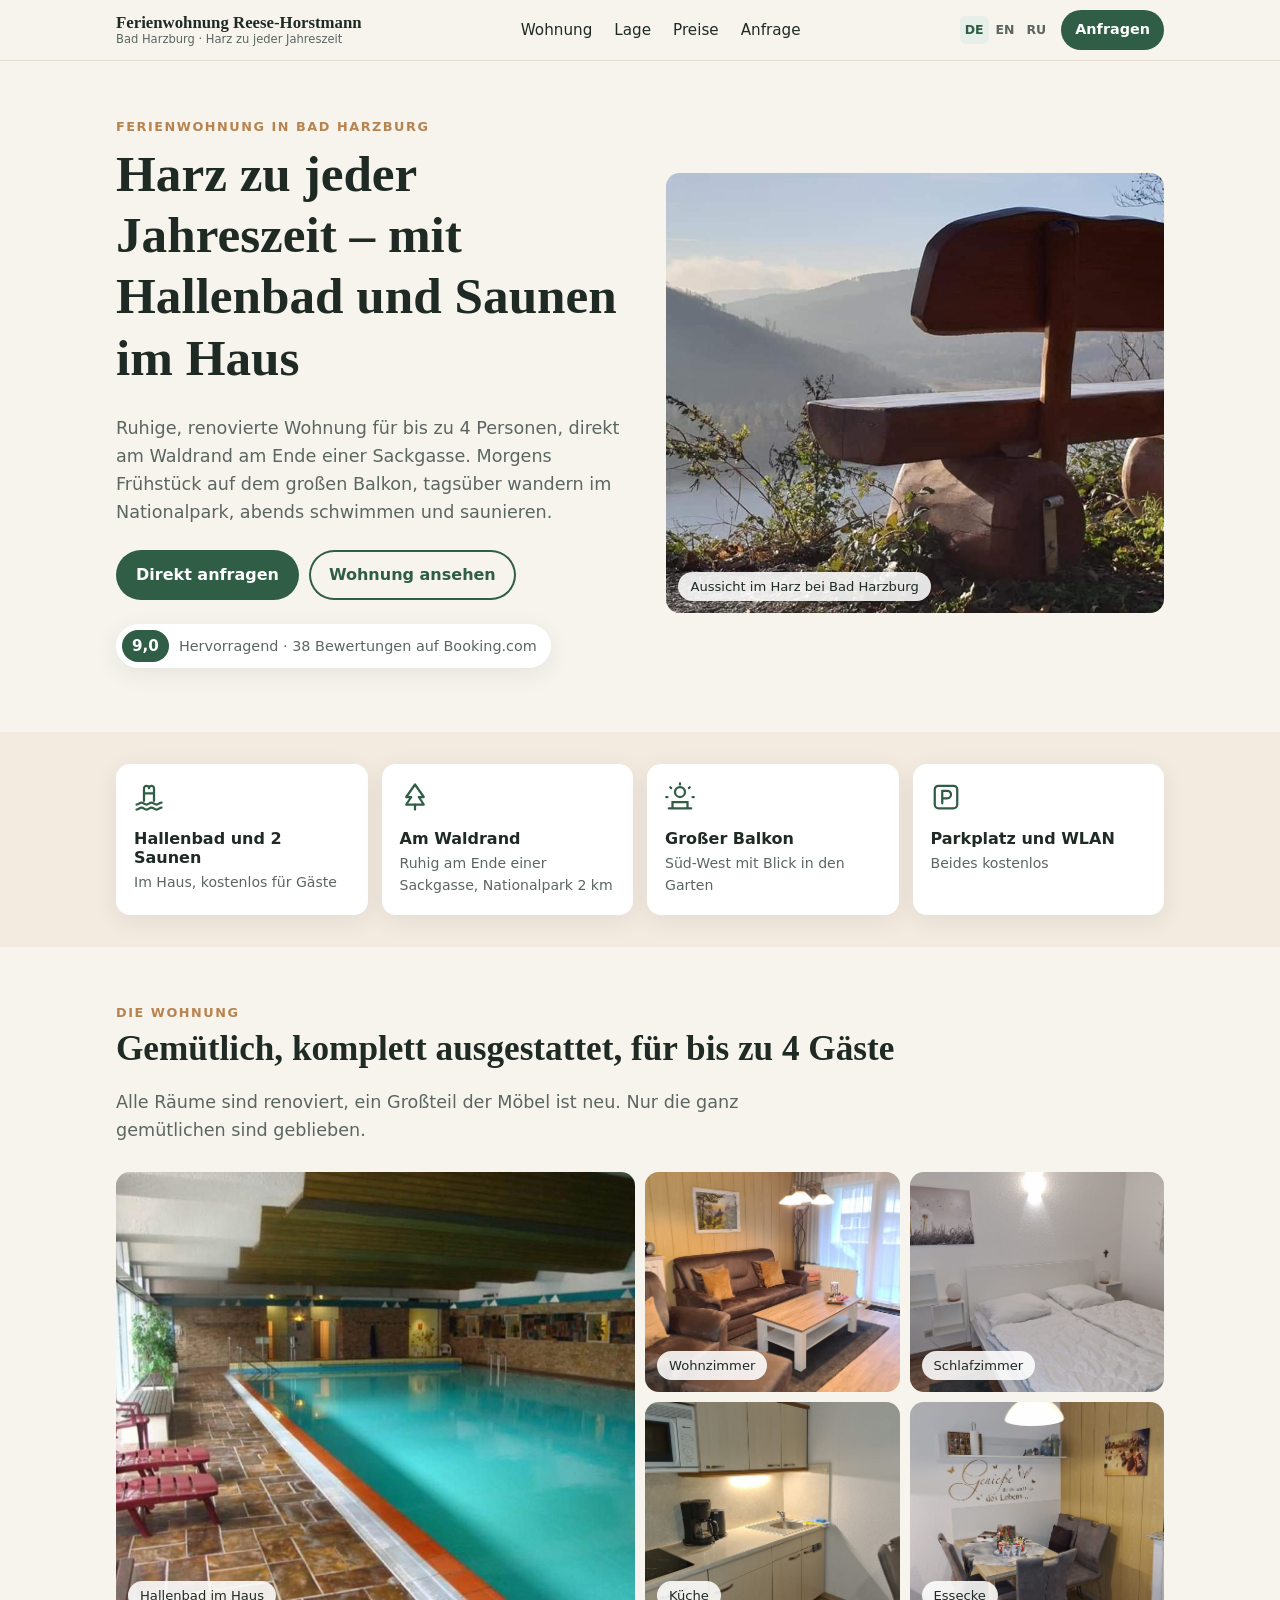
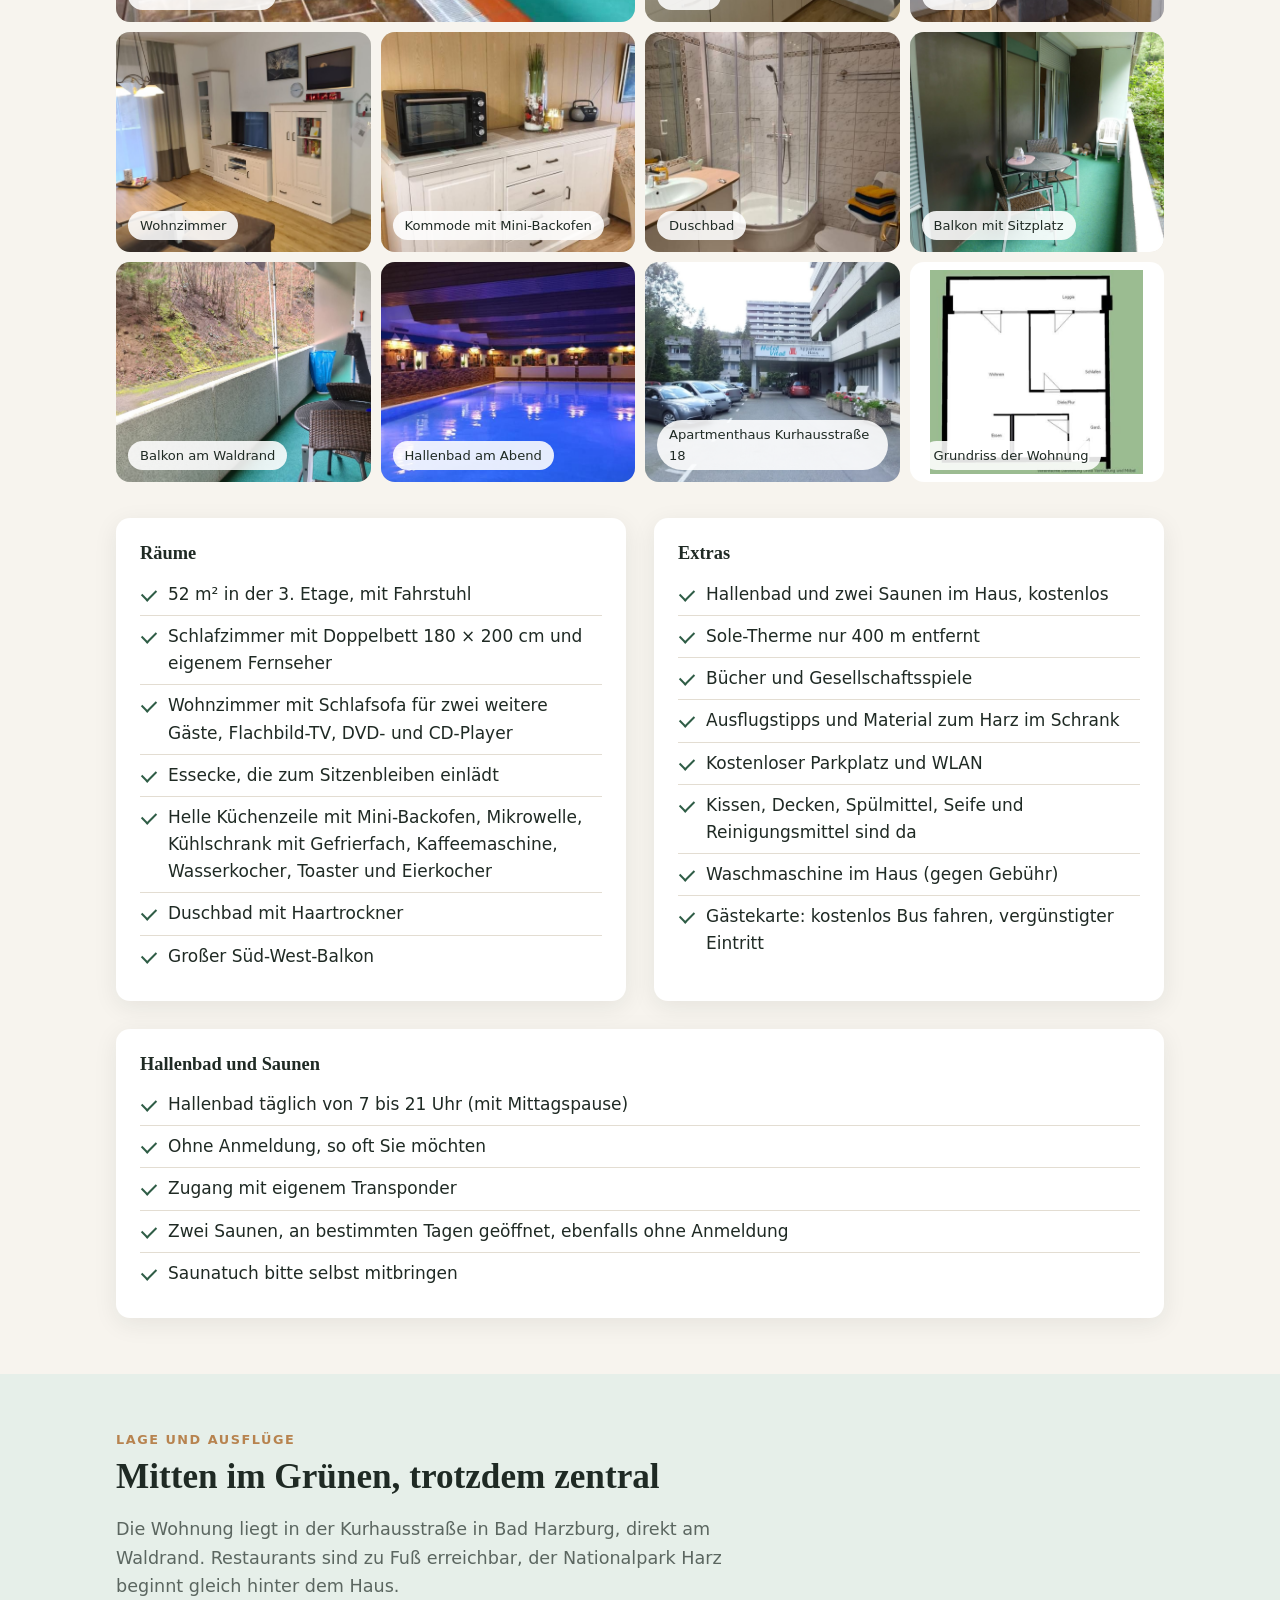
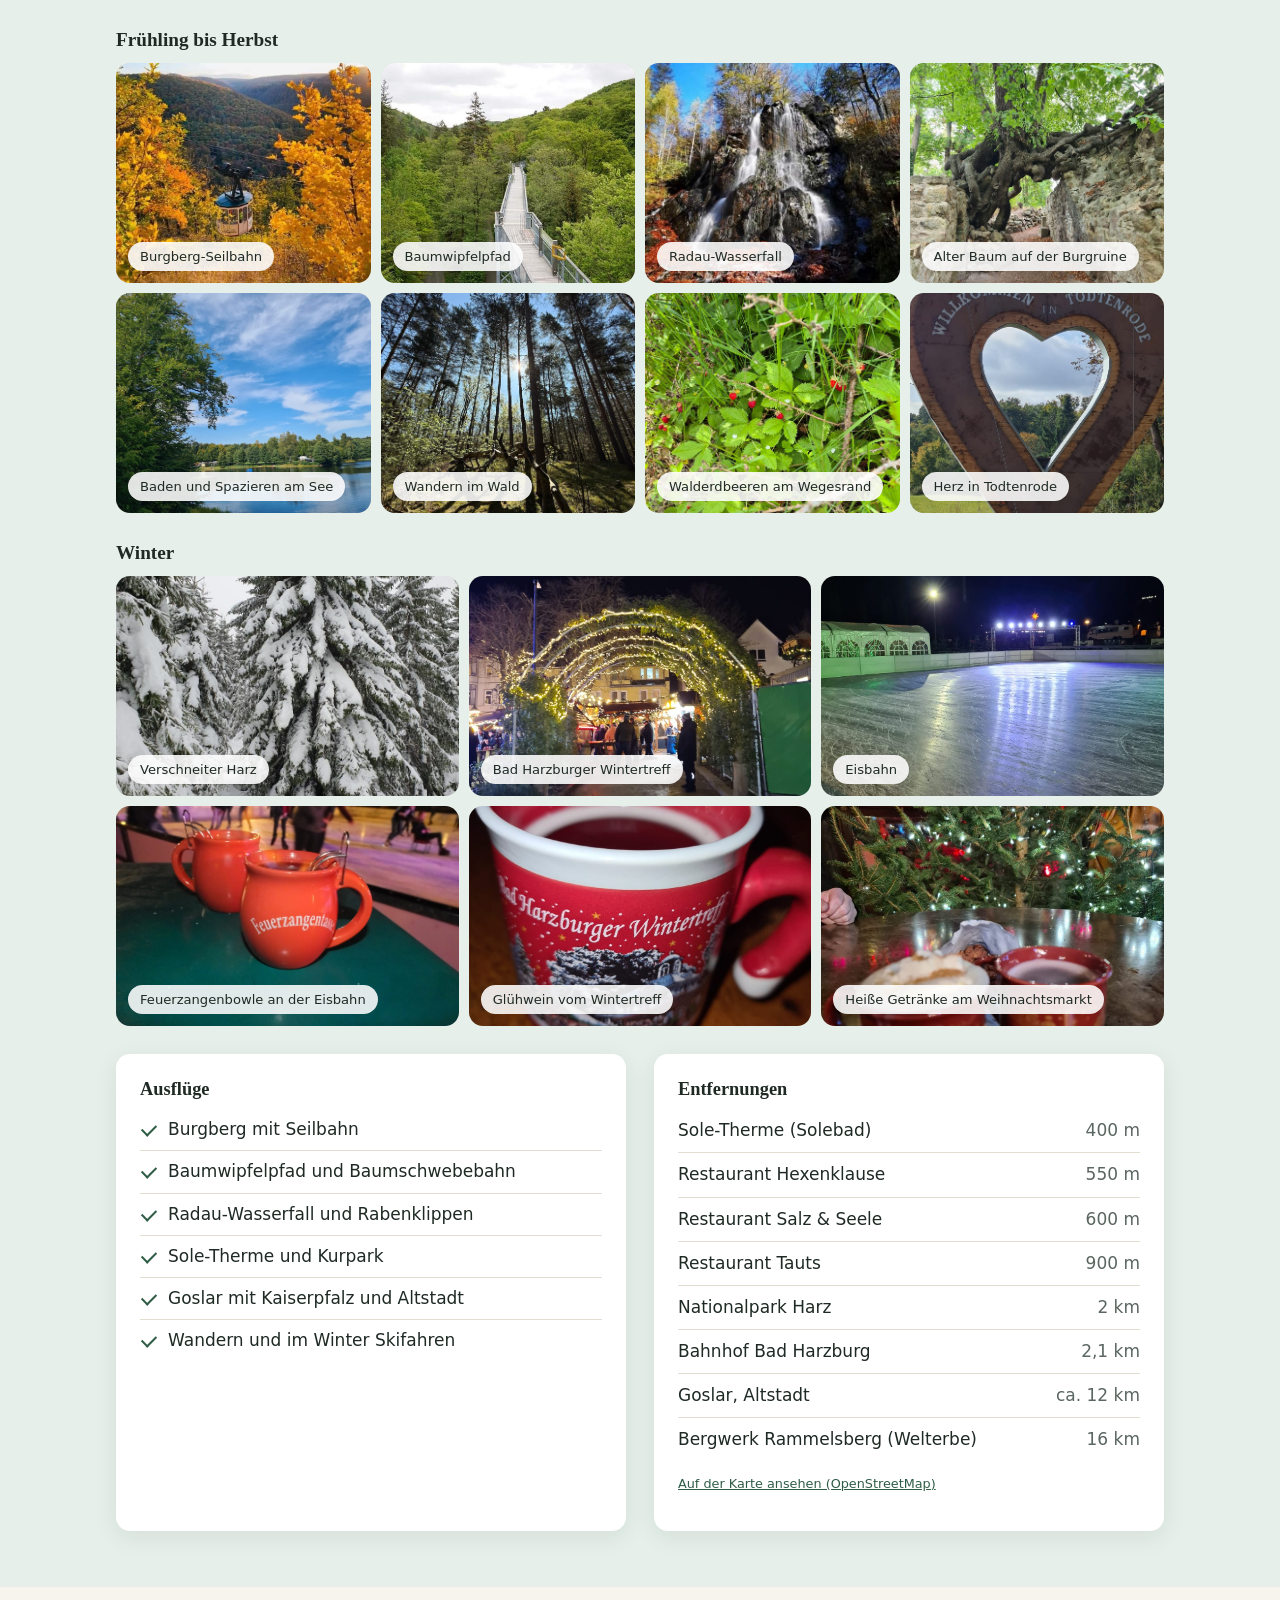
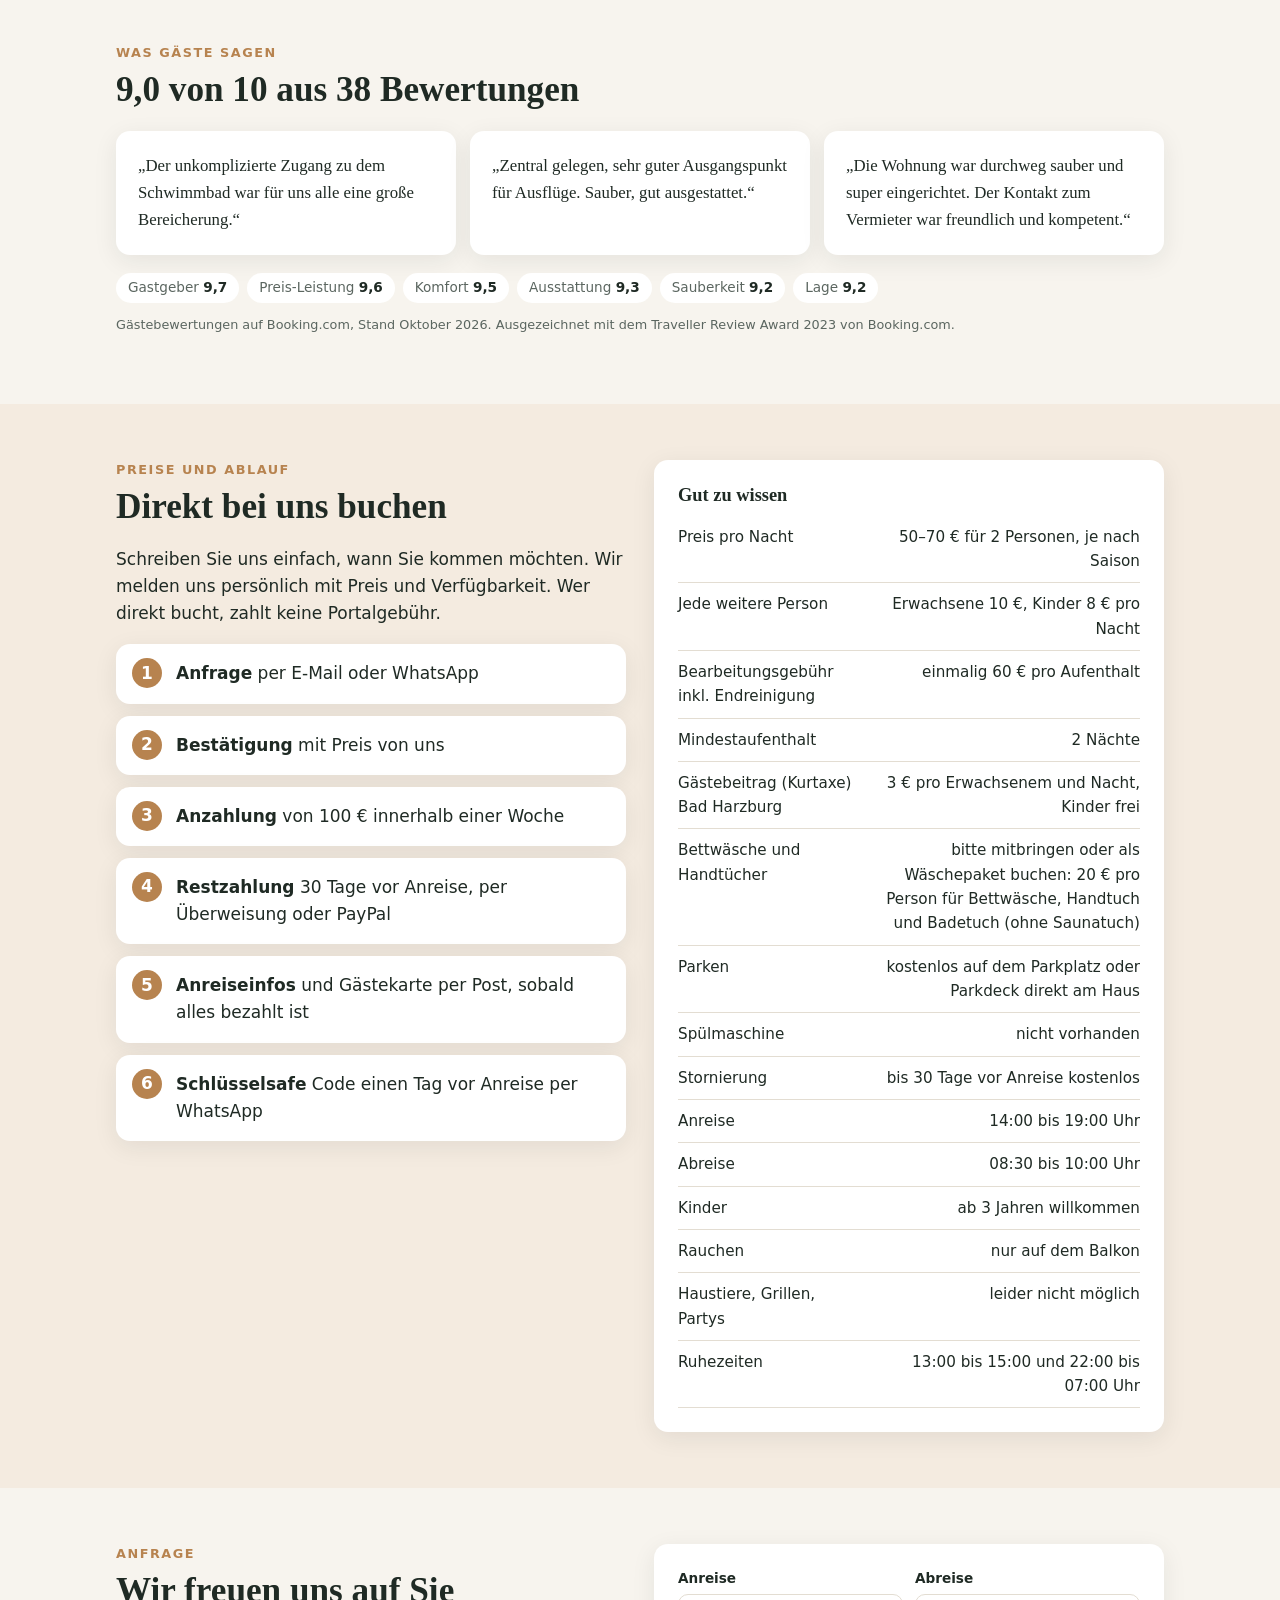
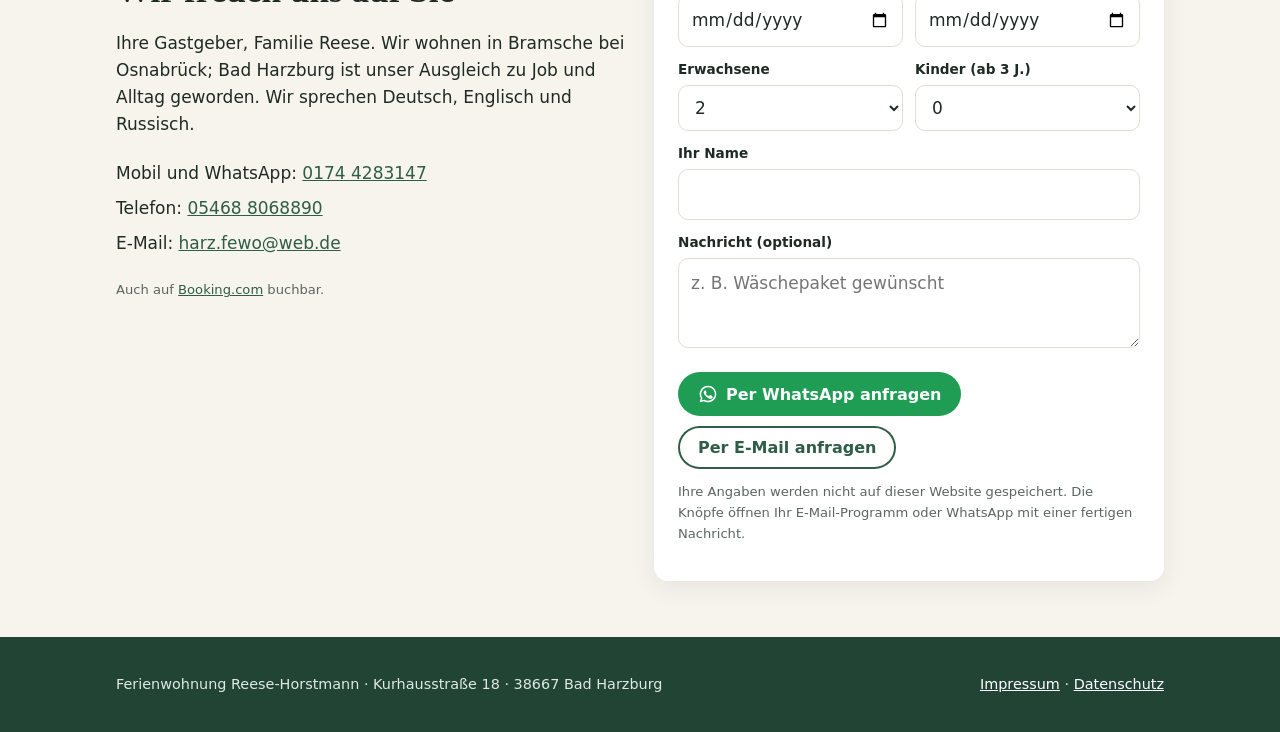
==== commit 05e5deac: "Fakten von Mama: 52 m², Fahrstuhl, Hallenbad und Saunen, Anreise mit Schlüsselsafe, Wäsche, Parken, " ====
--- a/index.html
+++ b/index.html
@@ -104,6 +104,7 @@
       <div class="card">
         <h3>Räume</h3>
         <ul class="ticks">
+          <li>52 m² in der 3. Etage, mit Fahrstuhl</li>
           <li>Schlafzimmer mit Doppelbett 180 × 200 cm und eigenem Fernseher</li>
           <li>Wohnzimmer mit Schlafsofa für zwei weitere Gäste, Flachbild-TV, DVD- und CD-Player</li>
           <li>Essecke, die zum Sitzenbleiben einlädt</li>
@@ -120,9 +121,21 @@
           <li>Bücher und Gesellschaftsspiele</li>
           <li>Ausflugstipps und Material zum Harz im Schrank</li>
           <li>Kostenloser Parkplatz und WLAN</li>
-          <li>Wäschepaket (Bettwäsche, Bade- und Handtuch) gegen Gebühr</li>
+          <li>Kissen, Decken, Spülmittel, Seife und Reinigungsmittel sind da</li>
+          <li>Waschmaschine im Haus (gegen Gebühr)</li>
+          <li>Gästekarte: kostenlos Bus fahren, vergünstigter Eintritt</li>
         </ul>
       </div>
+    </div>
+    <div class="card" style="margin-top:28px">
+      <h3>Hallenbad und Saunen</h3>
+      <ul class="ticks">
+          <li>Hallenbad täglich von 7 bis 21 Uhr (mit Mittagspause)</li>
+          <li>Ohne Anmeldung, so oft Sie möchten</li>
+          <li>Zugang mit eigenem Transponder</li>
+          <li>Zwei Saunen, an bestimmten Tagen geöffnet, ebenfalls ohne Anmeldung</li>
+          <li>Saunatuch bitte selbst mitbringen</li>
+      </ul>
     </div>
   </div>
 </section>
@@ -214,6 +227,8 @@
         <li><b>Bestätigung</b> mit Preis von uns</li>
         <li><b>Anzahlung</b> von 100 € innerhalb einer Woche</li>
         <li><b>Restzahlung</b> 30 Tage vor Anreise, per Überweisung oder PayPal</li>
+        <li><b>Anreiseinfos</b> und Gästekarte per Post, sobald alles bezahlt ist</li>
+        <li><b>Schlüsselsafe</b> Code einen Tag vor Anreise per WhatsApp</li>
       </ol>
     </div>
     <div class="card">
@@ -224,7 +239,9 @@
         <tr><td>Bearbeitungsgebühr inkl. Endreinigung</td><td>einmalig 60 € pro Aufenthalt</td></tr>
         <tr><td>Mindestaufenthalt</td><td>2 Nächte</td></tr>
         <tr><td>Gästebeitrag (Kurtaxe) Bad Harzburg</td><td>3 € pro Erwachsenem und Nacht, Kinder frei</td></tr>
-        <tr><td>Wäschepaket (optional)</td><td>20 € pro Person</td></tr>
+        <tr><td>Bettwäsche und Handtücher</td><td>bitte mitbringen oder als Wäschepaket buchen: 20 € pro Person für Bettwäsche, Handtuch und Badetuch (ohne Saunatuch)</td></tr>
+        <tr><td>Parken</td><td>kostenlos auf dem Parkplatz oder Parkdeck direkt am Haus</td></tr>
+        <tr><td>Spülmaschine</td><td>nicht vorhanden</td></tr>
         <tr><td>Stornierung</td><td>bis 30 Tage vor Anreise kostenlos</td></tr>
         <tr><td>Anreise</td><td>14:00 bis 19:00 Uhr</td></tr>
         <tr><td>Abreise</td><td>08:30 bis 10:00 Uhr</td></tr>
--- a/style.css
+++ b/style.css
@@ -164,3 +164,12 @@
 #lage .gallery{margin-bottom:8px}
 #lage .gallery.g3{margin-bottom:28px}
 @media(min-width:860px){.gallery.g3{grid-template-columns:repeat(3,1fr)}}
+
+/* Tabelle auf dem Handy untereinander */
+@media(max-width:600px){
+  table.prices,table.prices tbody,table.prices tr,table.prices td{display:block;width:100%}
+  table.prices tr{padding:9px 0;border-bottom:1px solid var(--line)}
+  table.prices td{border:0;padding:0}
+  table.prices td:first-child{font-weight:600}
+  table.prices td:last-child{text-align:left;padding-left:0;color:var(--muted)}
+}
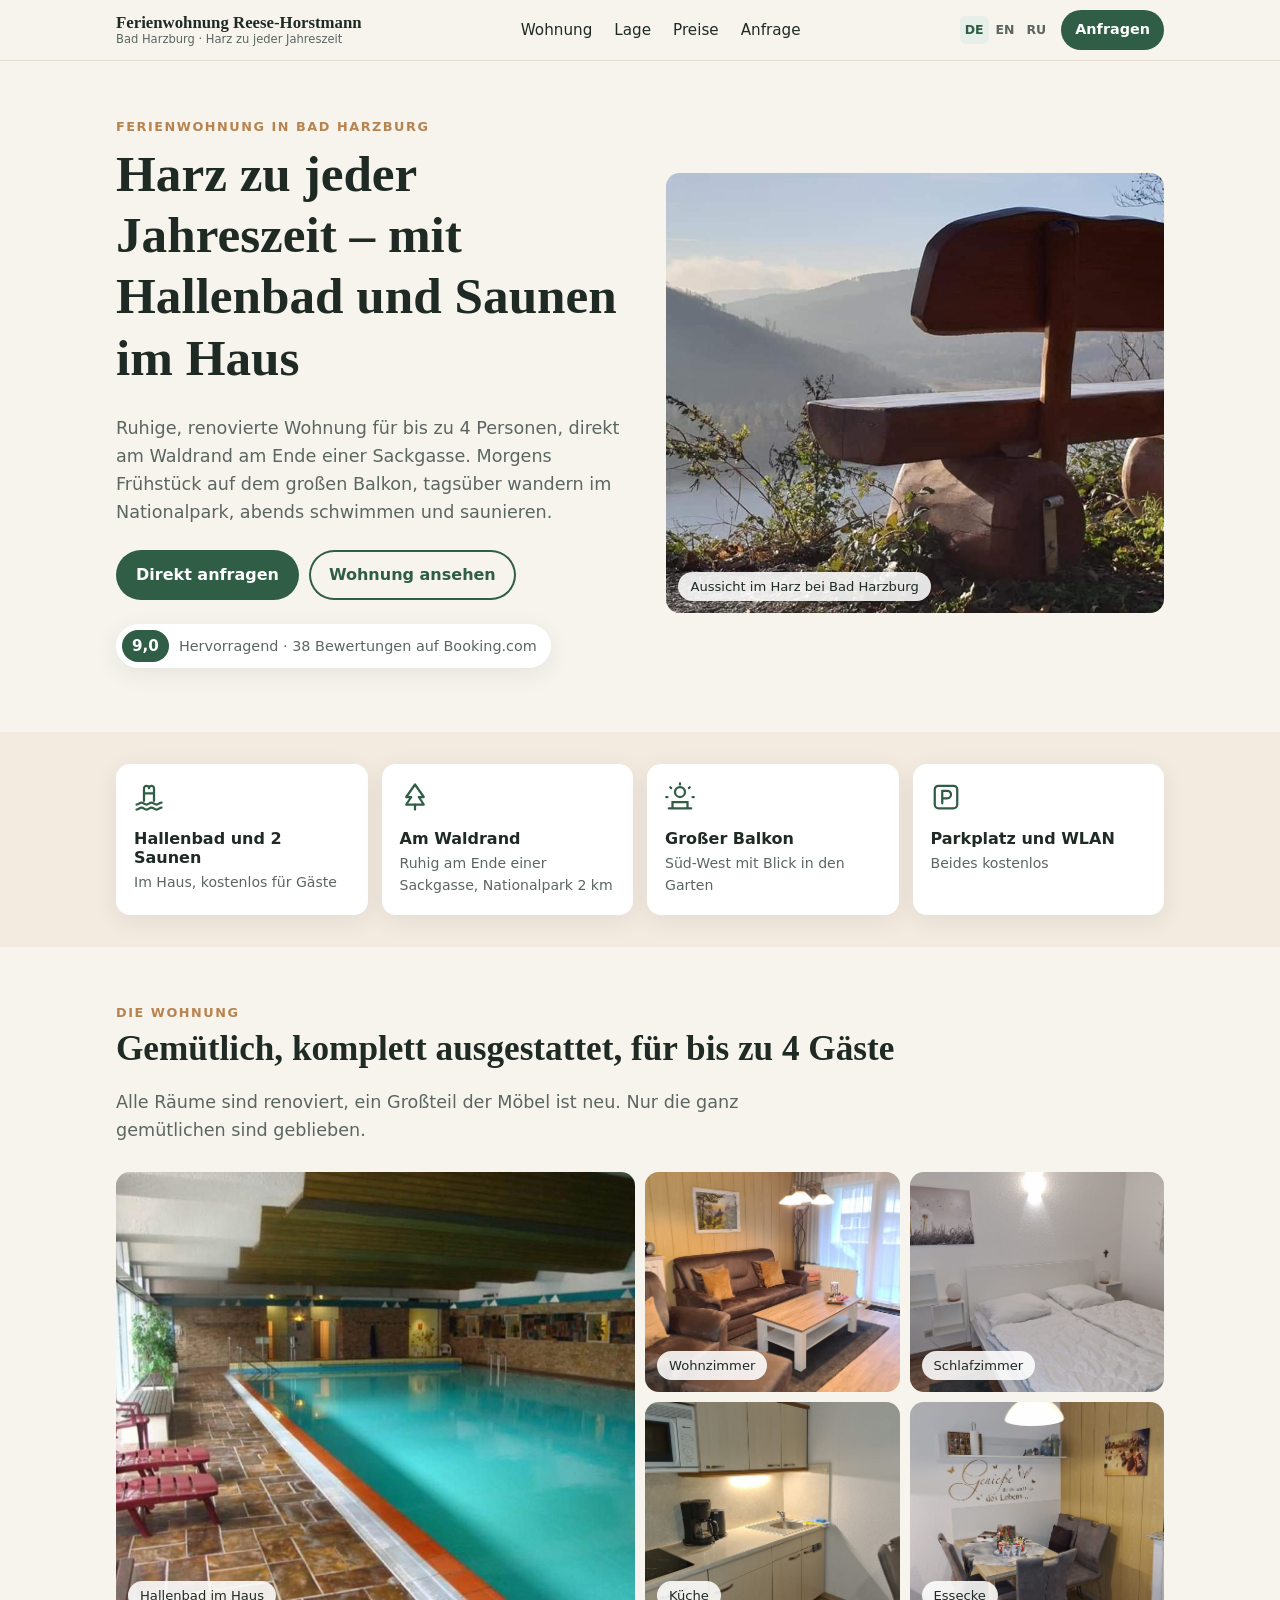
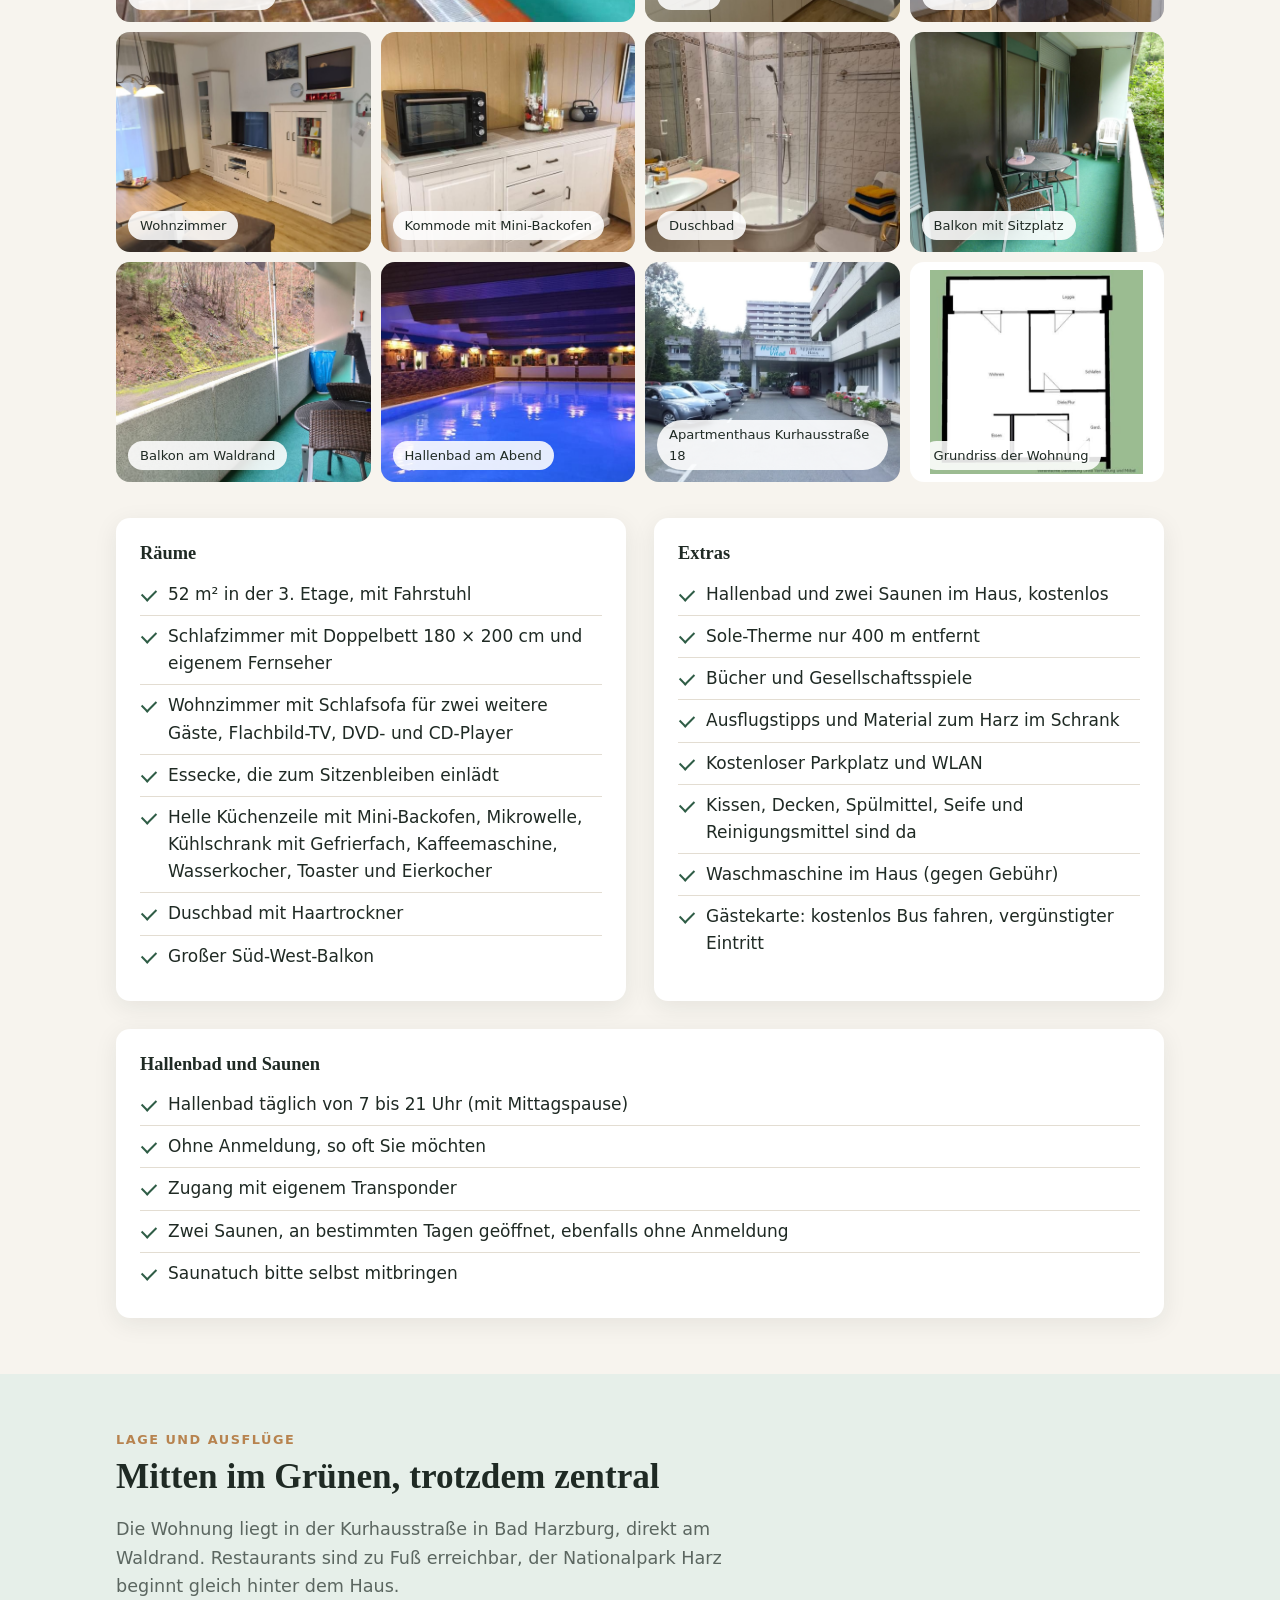
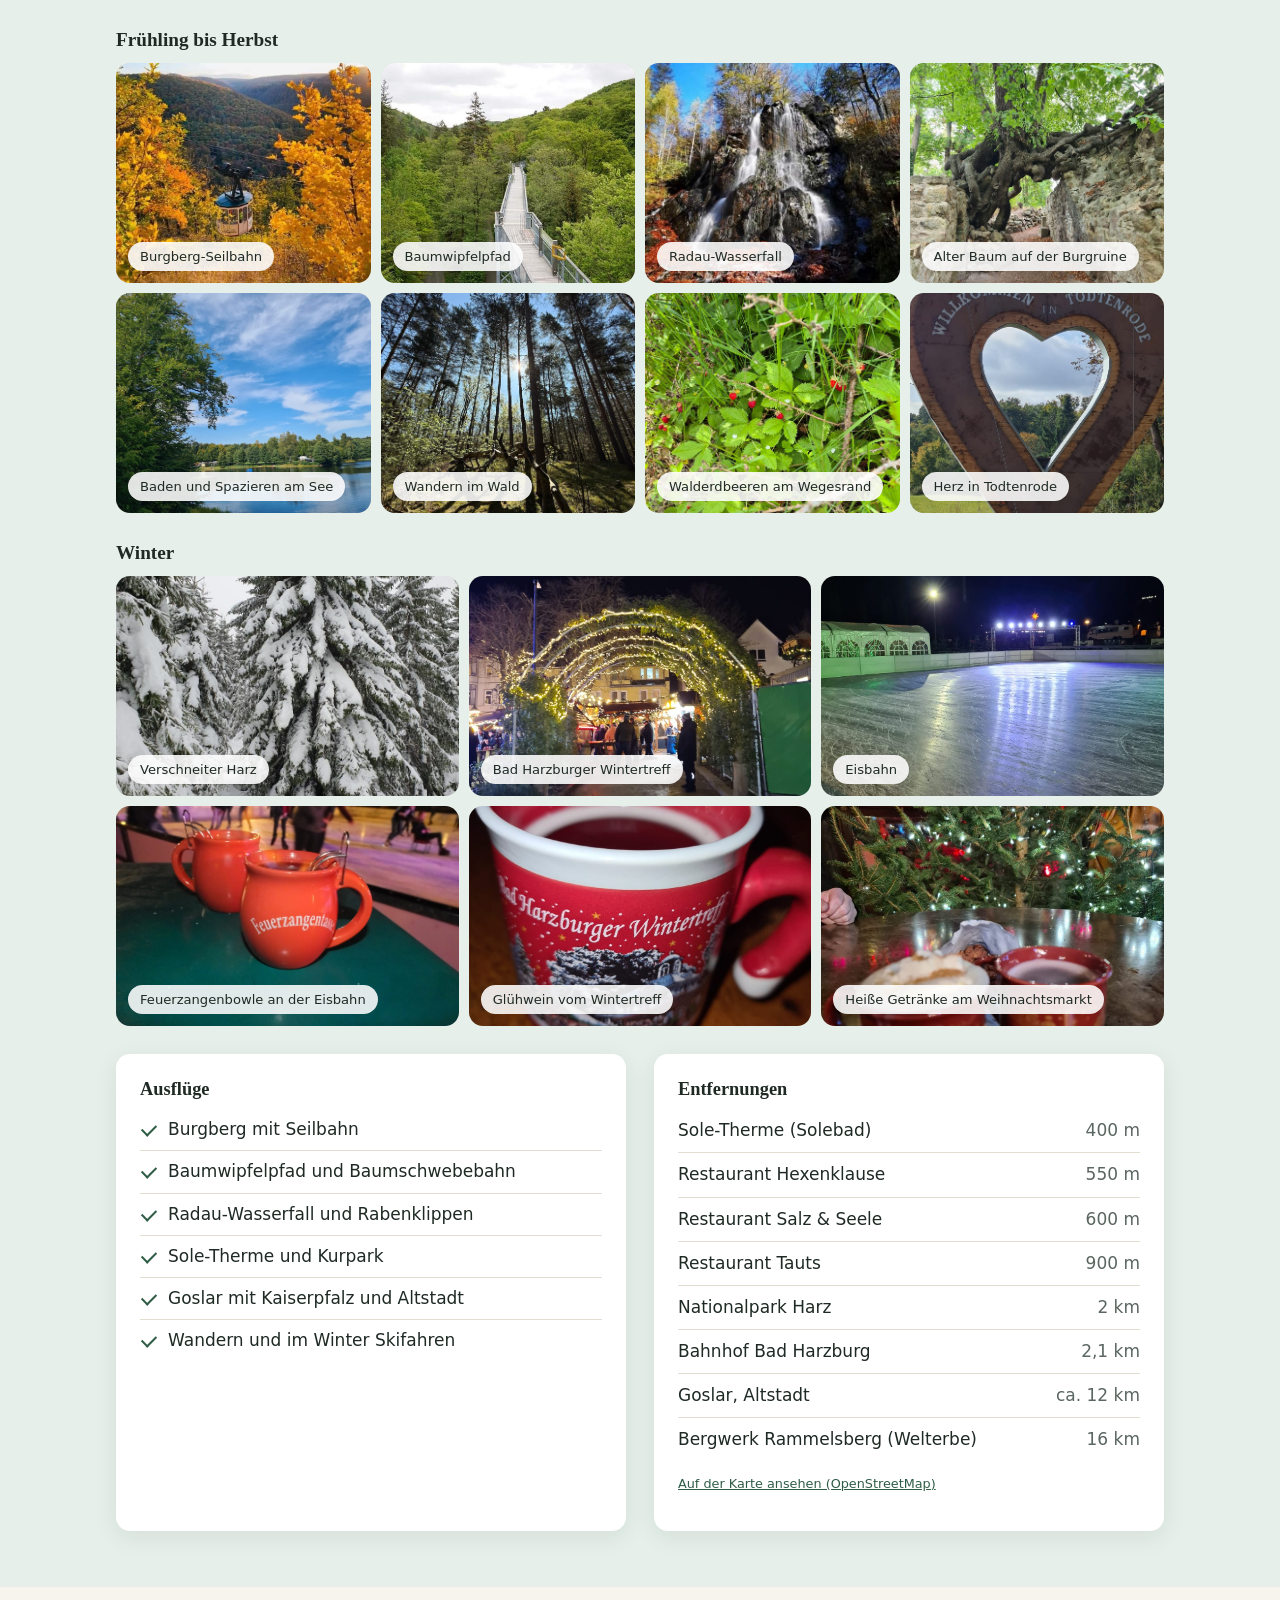
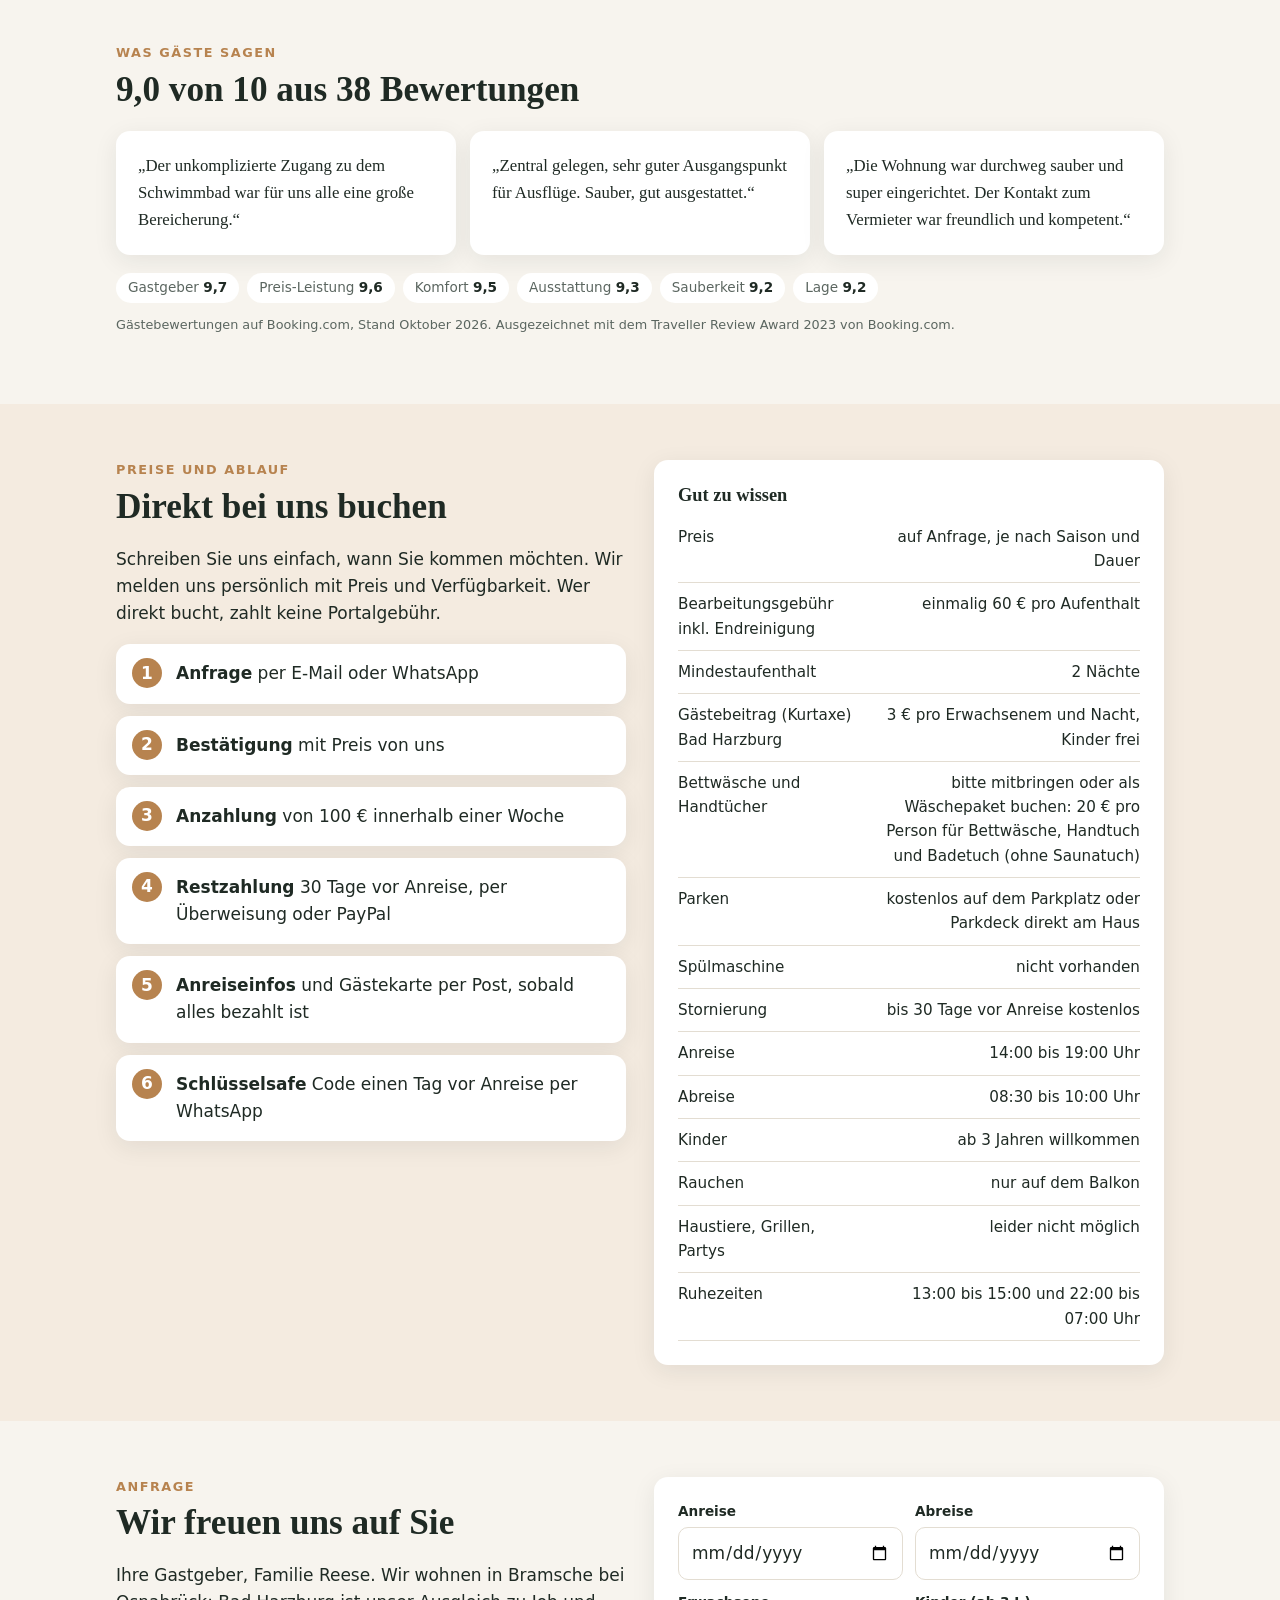
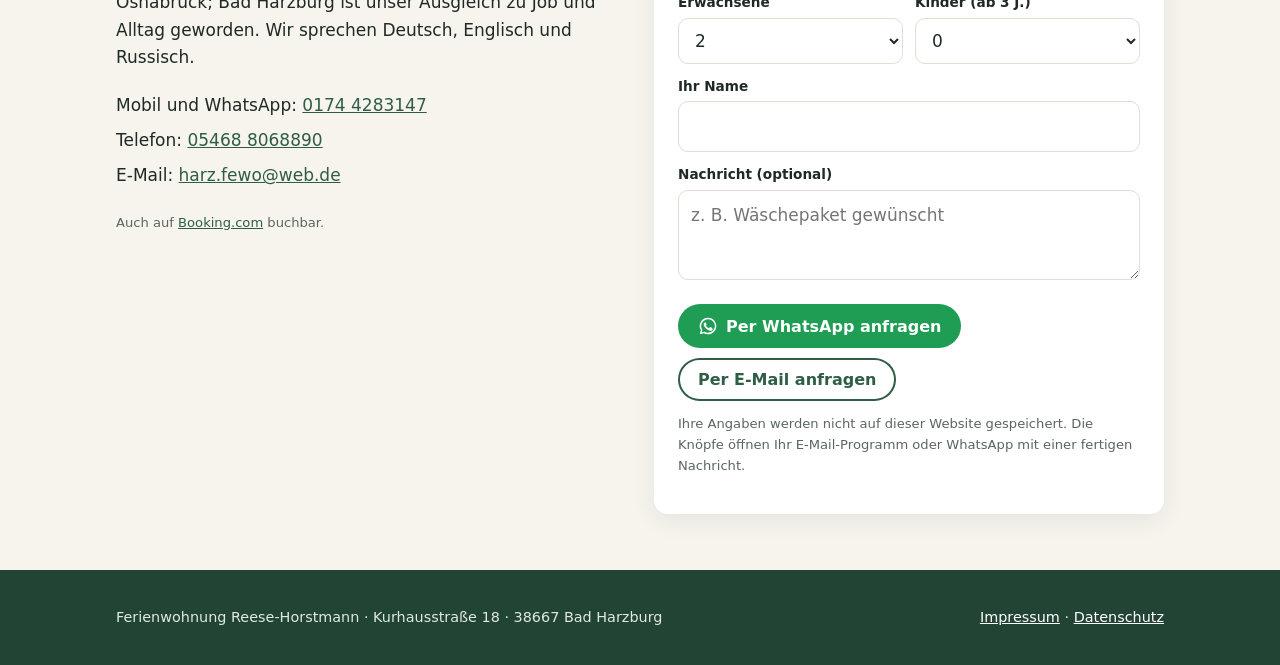
==== commit 7652d6f9: "Preis pro Nacht nur noch auf Anfrage Co-Authored-By: Claude Opus 5.5 <noreply@anthropic.com> Claude-" ====
--- a/index.html
+++ b/index.html
@@ -234,8 +234,7 @@
     <div class="card">
       <h3>Gut zu wissen</h3>
       <table class="prices">
-        <tr><td>Preis pro Nacht</td><td>50–70 € für 2 Personen, je nach Saison</td></tr>
-        <tr><td>Jede weitere Person</td><td>Erwachsene 10 €, Kinder 8 € pro Nacht</td></tr>
+        <tr><td>Preis</td><td>auf Anfrage, je nach Saison und Dauer</td></tr>
         <tr><td>Bearbeitungsgebühr inkl. Endreinigung</td><td>einmalig 60 € pro Aufenthalt</td></tr>
         <tr><td>Mindestaufenthalt</td><td>2 Nächte</td></tr>
         <tr><td>Gästebeitrag (Kurtaxe) Bad Harzburg</td><td>3 € pro Erwachsenem und Nacht, Kinder frei</td></tr>
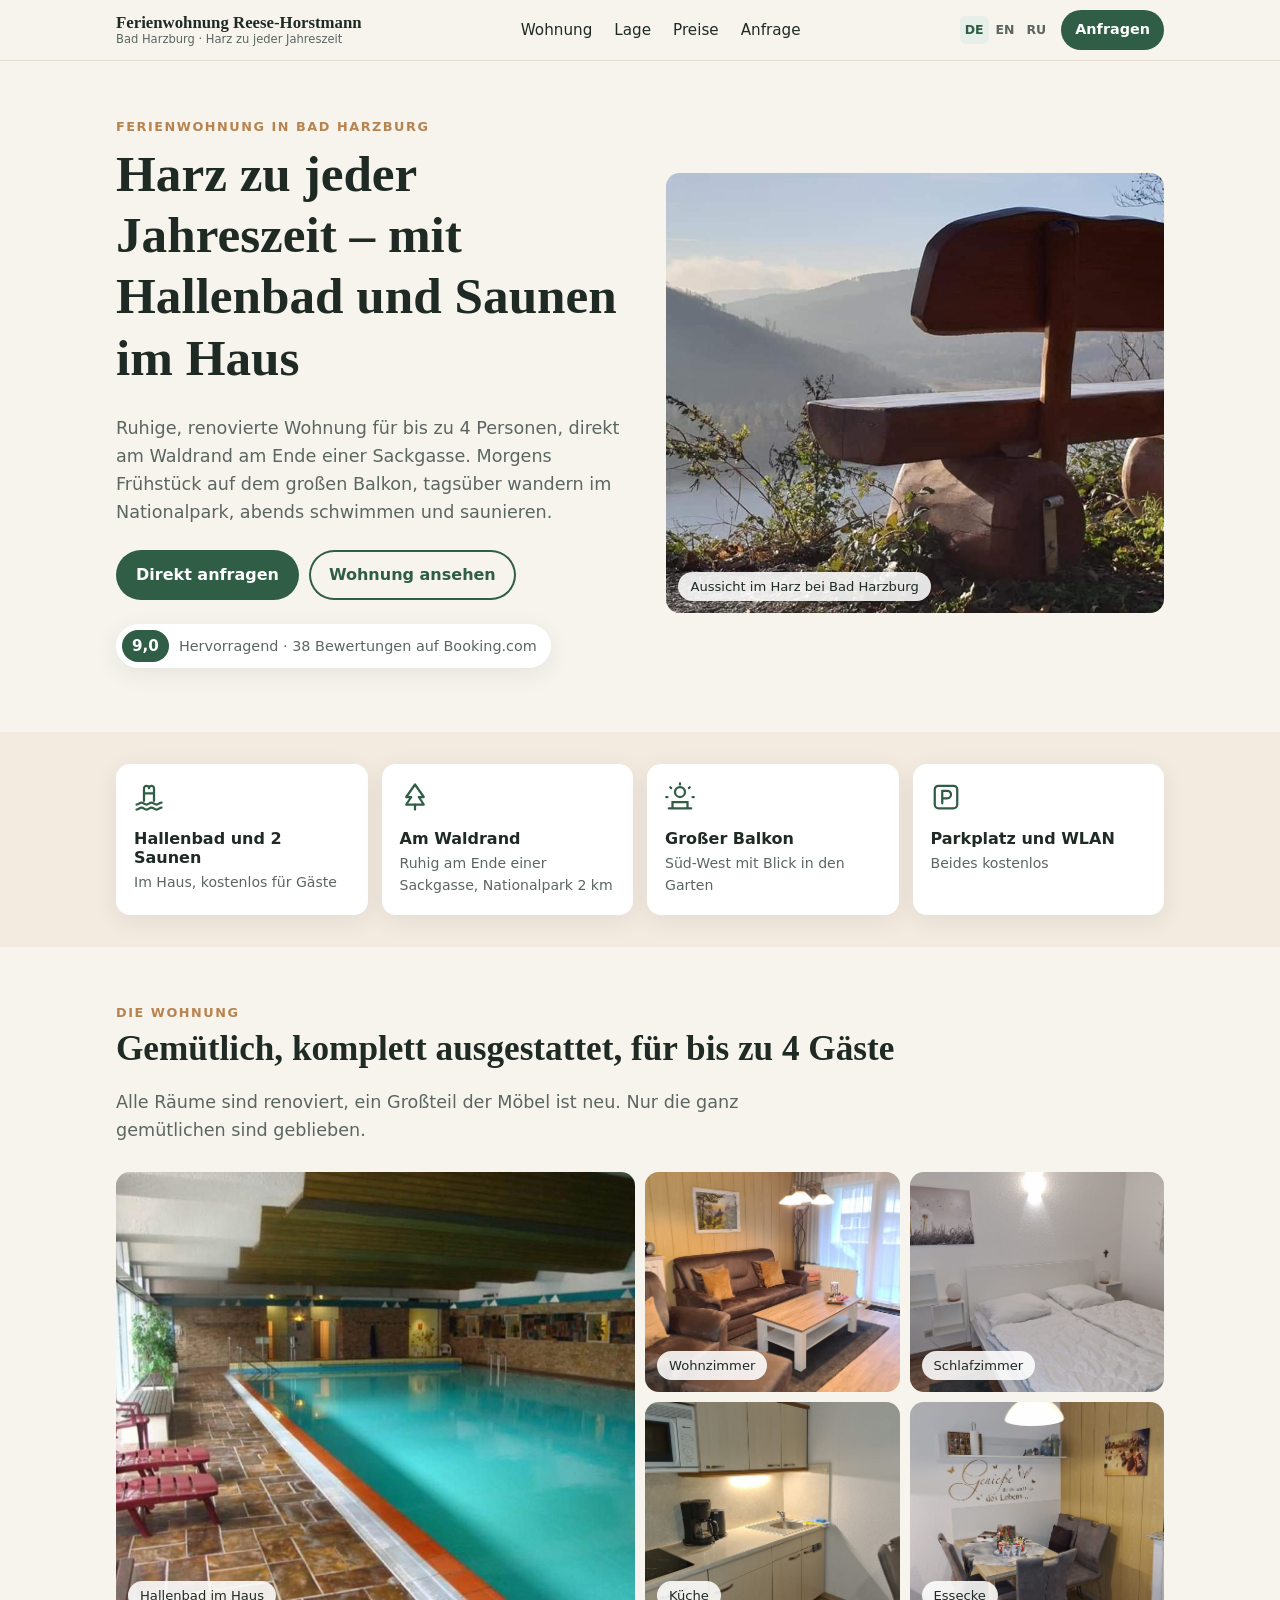
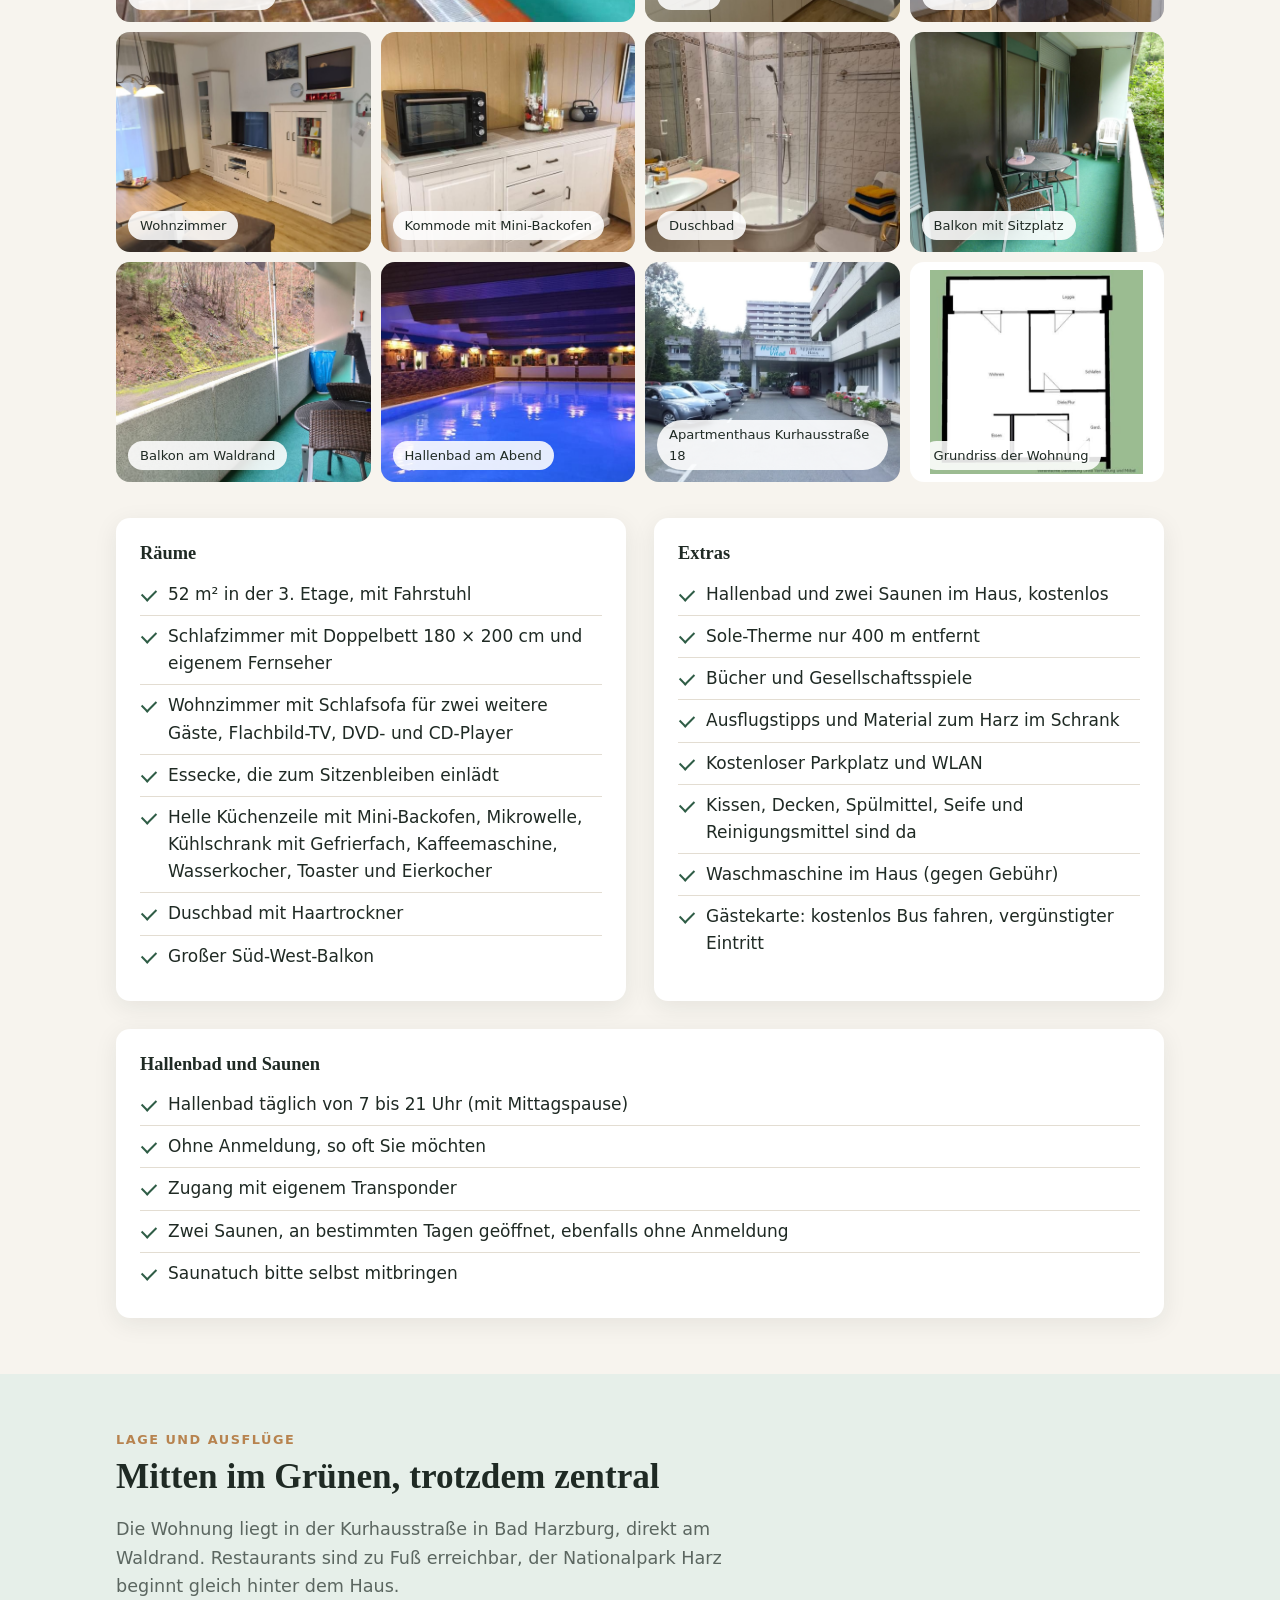
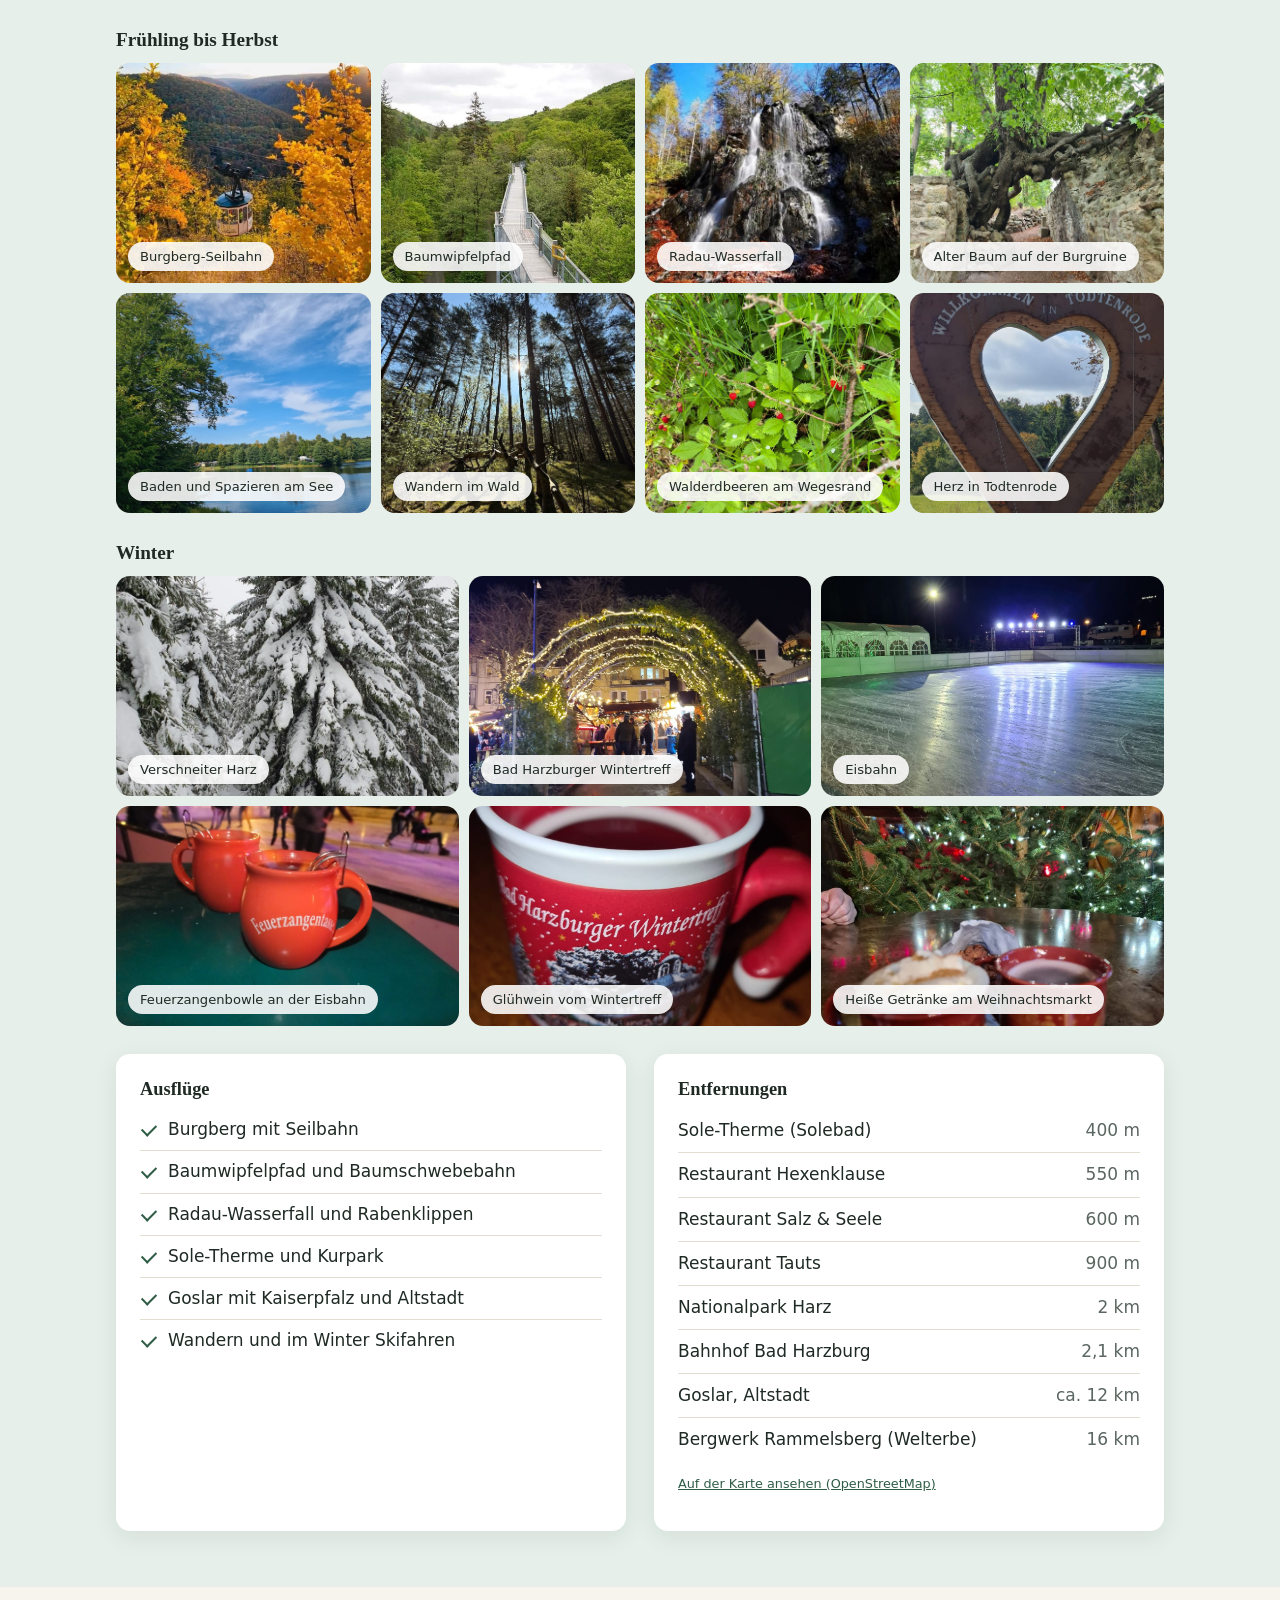
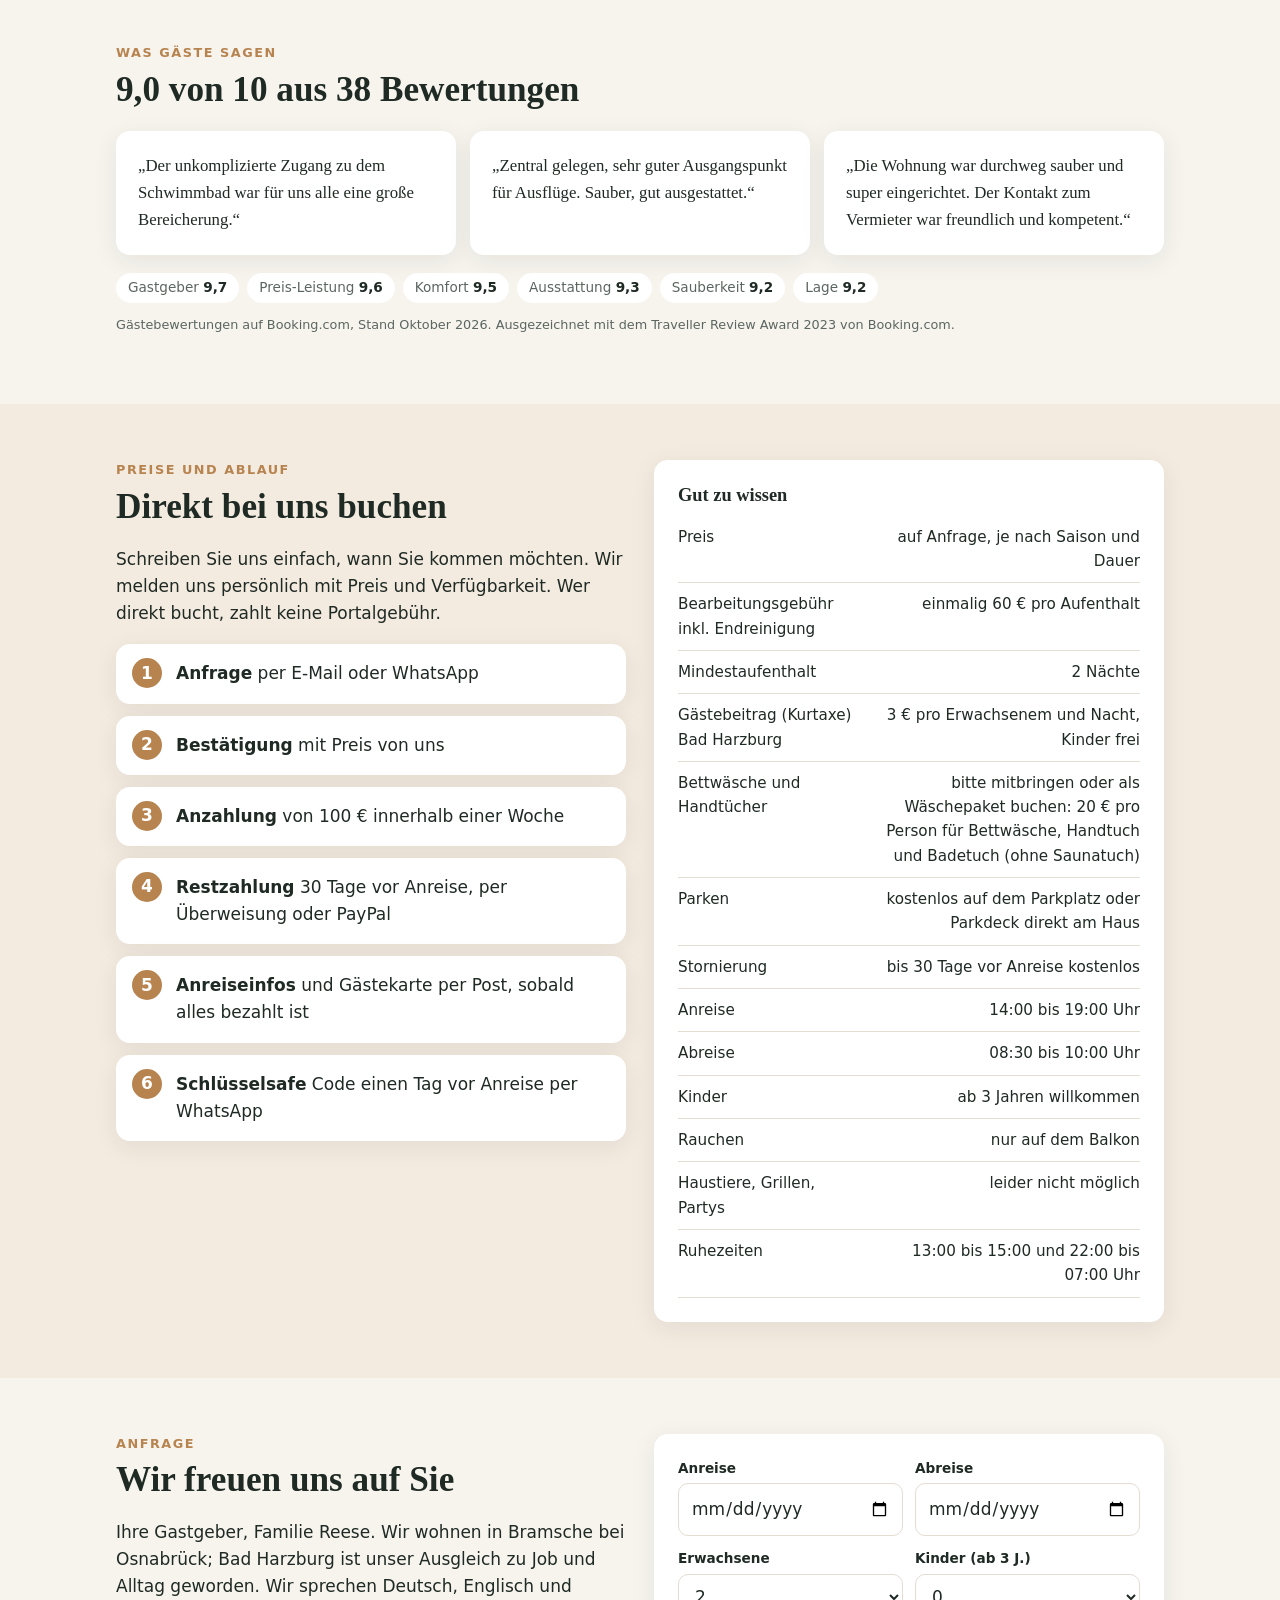
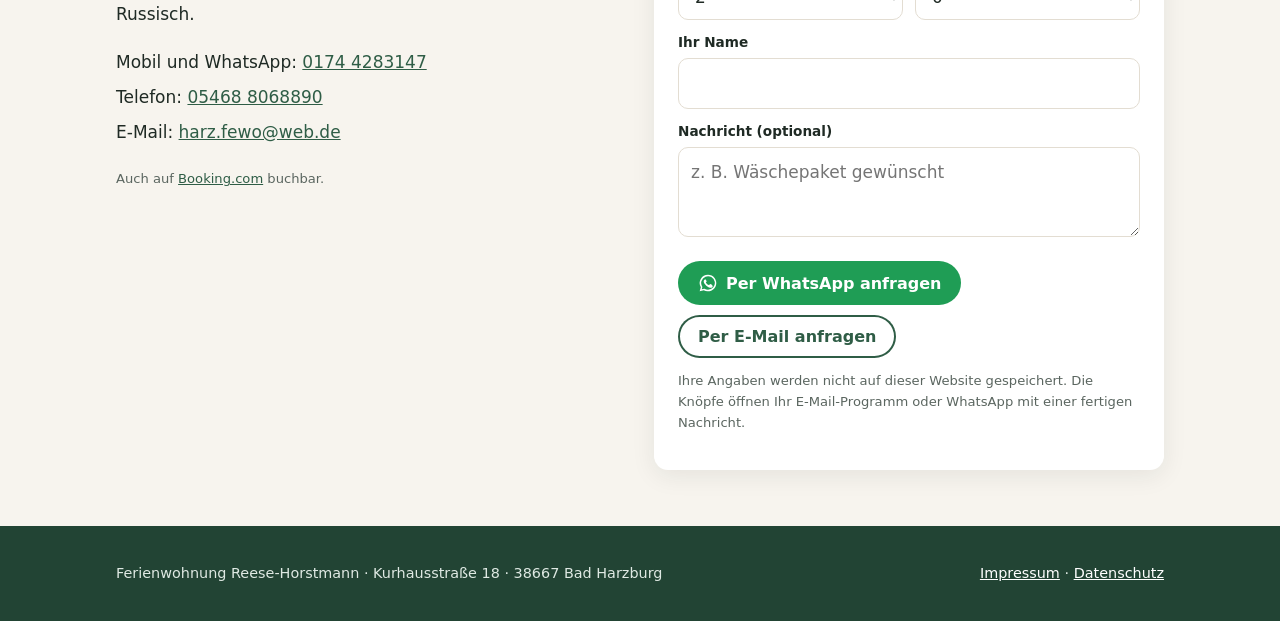
==== commit 84fd2454: "Hinweis zur Spülmaschine entfernt Co-Authored-By: Claude Opus 5.5 <noreply@anthropic.com> Claude-Ses" ====
--- a/index.html
+++ b/index.html
@@ -240,7 +240,6 @@
         <tr><td>Gästebeitrag (Kurtaxe) Bad Harzburg</td><td>3 € pro Erwachsenem und Nacht, Kinder frei</td></tr>
         <tr><td>Bettwäsche und Handtücher</td><td>bitte mitbringen oder als Wäschepaket buchen: 20 € pro Person für Bettwäsche, Handtuch und Badetuch (ohne Saunatuch)</td></tr>
         <tr><td>Parken</td><td>kostenlos auf dem Parkplatz oder Parkdeck direkt am Haus</td></tr>
-        <tr><td>Spülmaschine</td><td>nicht vorhanden</td></tr>
         <tr><td>Stornierung</td><td>bis 30 Tage vor Anreise kostenlos</td></tr>
         <tr><td>Anreise</td><td>14:00 bis 19:00 Uhr</td></tr>
         <tr><td>Abreise</td><td>08:30 bis 10:00 Uhr</td></tr>
